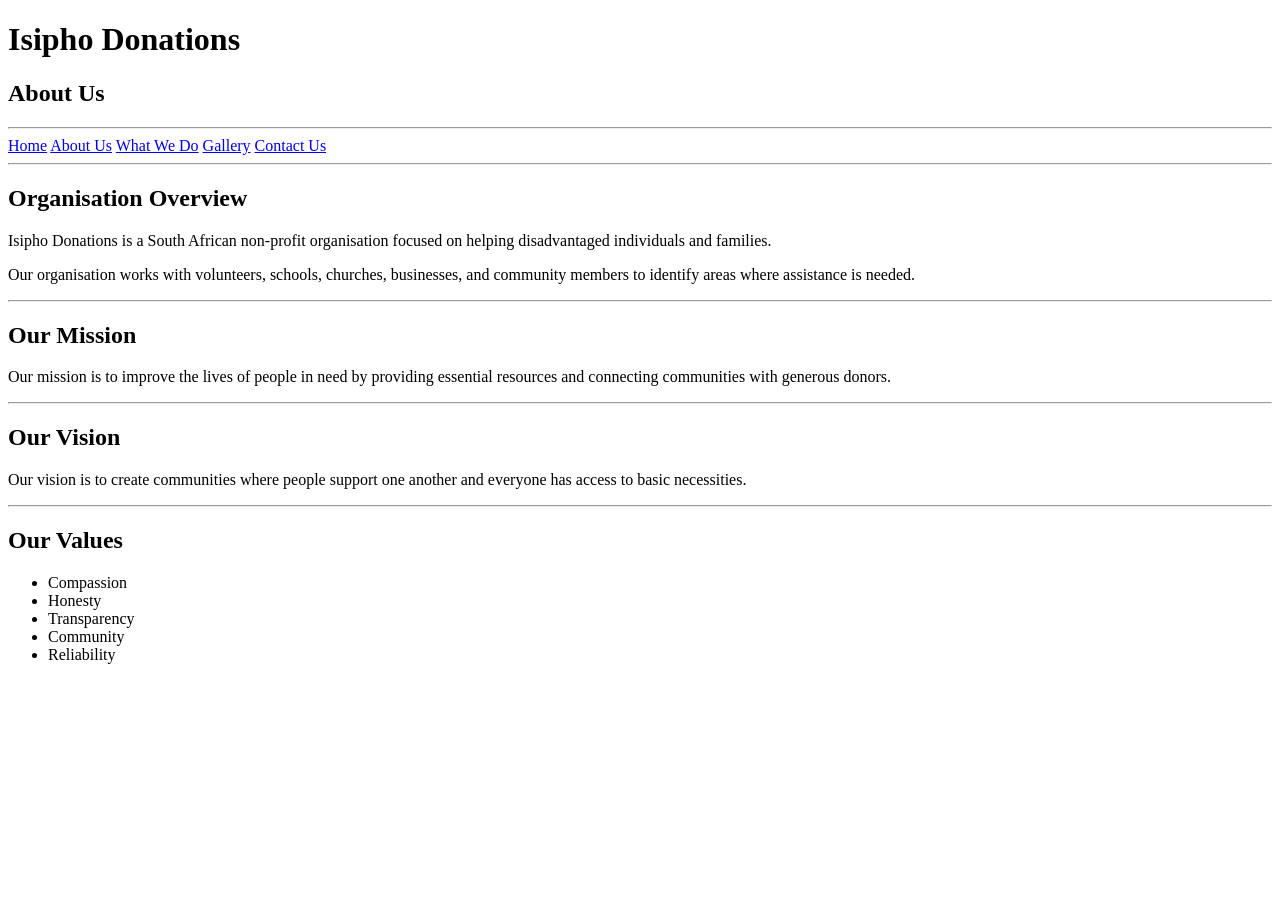
==== about us.html @ ea01f8e8 "initial commit" ====
<!DOCTYPE html>
<html>

<head>
    <title>Isipho Donations - About Us</title>
</head>

<body>

    <h1>Isipho Donations</h1>
    <h2>About Us</h2>

    <hr>

    <!-- Navigation -->
    <a href="index.html">Home</a>
    <a href="about us.html">About Us</a>
    <a href="services.html">What We Do</a>
    <a href="gallery.html">Gallery</a>
    <a href="contact us.html">Contact Us</a>

    <hr>

    <h2>Organisation Overview</h2>

    <p>
        Isipho Donations is a South African non-profit organisation
        focused on helping disadvantaged individuals and families.
    </p>

    <p>
        Our organisation works with volunteers, schools, churches,
        businesses, and community members to identify areas where
        assistance is needed.
    </p>

    <hr>

    <h2>Our Mission</h2>

    <p>
        Our mission is to improve the lives of people in need by
        providing essential resources and connecting communities
        with generous donors.
    </p>

    <hr>

    <h2>Our Vision</h2>

    <p>
        Our vision is to create communities where people support
        one another and everyone has access to basic necessities.
    </p>

    <hr>

    <h2>Our Values</h2>

    <ul>
        <li>Compassion</li>
        <li>Honesty</li>
        <li>Transparency</li>
        <li>Community</li>
        <li>Reliability</li>
    </ul>

</body>

</html>
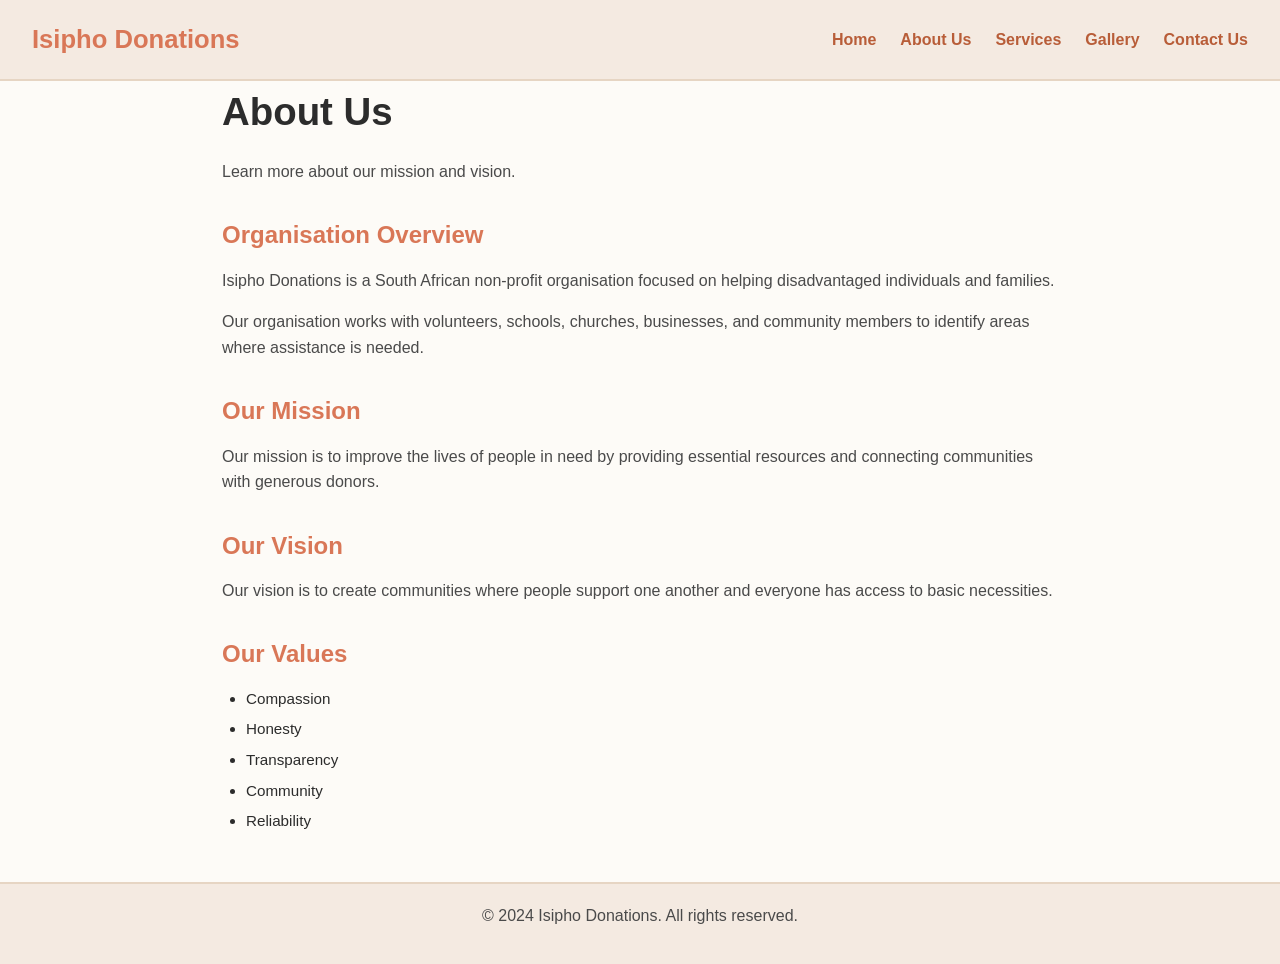
==== commit 3c800dd6: "Added CSS styling" ====
--- a/about us.html
+++ b/about us.html
@@ -1,70 +1,73 @@
 <!DOCTYPE html>
-<html>
+<html lang="en">
+<head>
+    <meta charset="UTF-8">
+    <meta name="viewport" content="width=device-width, initial-scale=1.0">
+    <title>About Us - Isipho Donations</title>
+    <link rel="stylesheet" href="CSS/style.css">
+</head>
+<body>
+    <header>
+        <div class="logo">Isipho Donations</div>
+        <nav>
+            <a href="index.html">Home</a>
+            <a href="about us.html">About Us</a>
+            <a href="services.html">Services</a>
+            <a href="gallery.html">Gallery</a>
+            <a href="contact us.html">Contact Us</a>
+        </nav>
+    </header>
 
-<head>
-    <title>Isipho Donations - About Us</title>
-</head>
+    <main>
+        <section class="page-header">
+            <h1>About Us</h1>
+            <p>Learn more about our mission and vision.</p>
+        </section>
 
-<body>
+        <section class="overview">
+            <h2>Organisation Overview</h2>
+            <p>
+                Isipho Donations is a South African non-profit organisation
+                focused on helping disadvantaged individuals and families.
+            </p>
+            <p>
+                Our organisation works with volunteers, schools, churches,
+                businesses, and community members to identify areas where
+                assistance is needed.
+            </p>
+        </section>
 
-    <h1>Isipho Donations</h1>
-    <h2>About Us</h2>
+        <section class="mission">
+            <h2>Our Mission</h2>
+            <p>
+                Our mission is to improve the lives of people in need by
+                providing essential resources and connecting communities
+                with generous donors.
+            </p>
+        </section>
 
-    <hr>
+        <section class="vision">
+            <h2>Our Vision</h2>
+            <p>
+                Our vision is to create communities where people support
+                one another and everyone has access to basic necessities.
+            </p>
+        </section>
 
-    <!-- Navigation -->
-    <a href="index.html">Home</a>
-    <a href="about us.html">About Us</a>
-    <a href="services.html">What We Do</a>
-    <a href="gallery.html">Gallery</a>
-    <a href="contact us.html">Contact Us</a>
+        <section class="values">
+            <h2>Our Values</h2>
+            <ul>
+                <li>Compassion</li>
+                <li>Honesty</li>
+                <li>Transparency</li>
+                <li>Community</li>
+                <li>Reliability</li>
+            </ul>
+        </section>
+    </main>
 
-    <hr>
-
-    <h2>Organisation Overview</h2>
-
-    <p>
-        Isipho Donations is a South African non-profit organisation
-        focused on helping disadvantaged individuals and families.
-    </p>
-
-    <p>
-        Our organisation works with volunteers, schools, churches,
-        businesses, and community members to identify areas where
-        assistance is needed.
-    </p>
-
-    <hr>
-
-    <h2>Our Mission</h2>
-
-    <p>
-        Our mission is to improve the lives of people in need by
-        providing essential resources and connecting communities
-        with generous donors.
-    </p>
-
-    <hr>
-
-    <h2>Our Vision</h2>
-
-    <p>
-        Our vision is to create communities where people support
-        one another and everyone has access to basic necessities.
-    </p>
-
-    <hr>
-
-    <h2>Our Values</h2>
-
-    <ul>
-        <li>Compassion</li>
-        <li>Honesty</li>
-        <li>Transparency</li>
-        <li>Community</li>
-        <li>Reliability</li>
-    </ul>
-
+    <footer>
+        <p>&copy; 2024 Isipho Donations. All rights reserved.</p>
+    </footer>
 </body>
-
 </html>
--- a/CSS/style.css
+++ b/CSS/style.css
@@ -0,0 +1,153 @@
+* {
+    box-sizing: border-box;
+    margin: 0;
+    padding: 0;
+}
+
+body {
+    background-color: #fdfbf7;
+    font-family: 'Segoe UI', Arial, sans-serif;
+    color: #2c2c2c;
+    line-height: 1.6;
+}
+
+header {
+    background-color: #f4eae1;
+    padding: 1.2rem 2rem;
+    border-bottom: 2px solid #e6d5c3;
+    display: flex;
+    flex-direction: column;
+    align-items: center;
+    justify-content: space-between;
+}
+
+@media (min-width: 768px) {
+    header {
+        flex-direction: row;
+    }
+}
+
+.logo {
+    font-size: 1.6rem;
+    font-weight: bold;
+    color: #d97757;
+    margin-bottom: 0.5rem;
+}
+
+@media (min-width: 768px) {
+    .logo {
+        margin-bottom: 0;
+    }
+}
+
+nav {
+    display: flex;
+    flex-wrap: wrap;
+    gap: 1.5rem;
+}
+
+nav a {
+    color: #b85d38;
+    text-decoration: none;
+    font-weight: 600;
+    font-size: 1rem;
+    transition: color 0.2s ease;
+}
+
+nav a:visited {
+    color: #964727;
+}
+
+nav a:hover {
+    color: #d97757;
+    text-decoration: underline;
+}
+
+nav a:active {
+    color: #2c2c2c;
+}
+
+/* Typography */
+h1 {
+    font-size: 2.4rem;
+    font-weight: bold;
+    color: #2c2c2c;
+    text-transform: capitalize;
+    margin-bottom: 1rem;
+}
+
+h2 {
+    font-size: 1.5rem;
+    color: #d97757;
+    margin-bottom: 0.8rem;
+}
+
+p {
+    font-size: 1rem;
+    color: #4a4a4a;
+    margin-bottom: 1rem;
+}
+
+.main-content {
+    background-image: url('images.jpg');
+    background-size: cover;
+    background-repeat: no-repeat;
+    background-position: center;
+    width: 90%;
+    max-width: 1200px;
+    min-height: 450px;
+    margin: 30px auto;
+    padding: 2.5rem;
+    border: 3px solid #e6d5c3;
+    box-shadow: 0 6px 12px rgba(0, 0, 0, 0.05);
+    border-radius: 8px;
+}
+
+main {
+    max-width: 900px;
+    margin: 0 auto;
+    padding: 0 2rem;
+}
+
+section {
+    margin-bottom: 2rem;
+}
+
+ul {
+    list-style-type: disc;
+    margin-left: 1.5rem;
+    margin-bottom: 1rem;
+}
+
+li {
+    font-size: 0.95rem;
+    margin-bottom: 0.4rem;
+}
+
+footer {
+    background-color: #f4eae1;
+    text-align: center;
+    padding: 1.2rem;
+    border-top: 2px solid #e6d5c3;
+    margin-top: 3rem;
+    color: #555555;
+    font-size: 0.9rem;
+}
+
+@media (max-width: 600px) {
+    h1 {
+        font-size: 1.8rem;
+    }
+    
+    .main-content {
+        width: 95%;
+        padding: 1.2rem;
+        min-height: 300px;
+    }
+
+    nav {
+        flex-direction: column;
+        align-items: center;
+        gap: 0.8rem;
+    }
+}
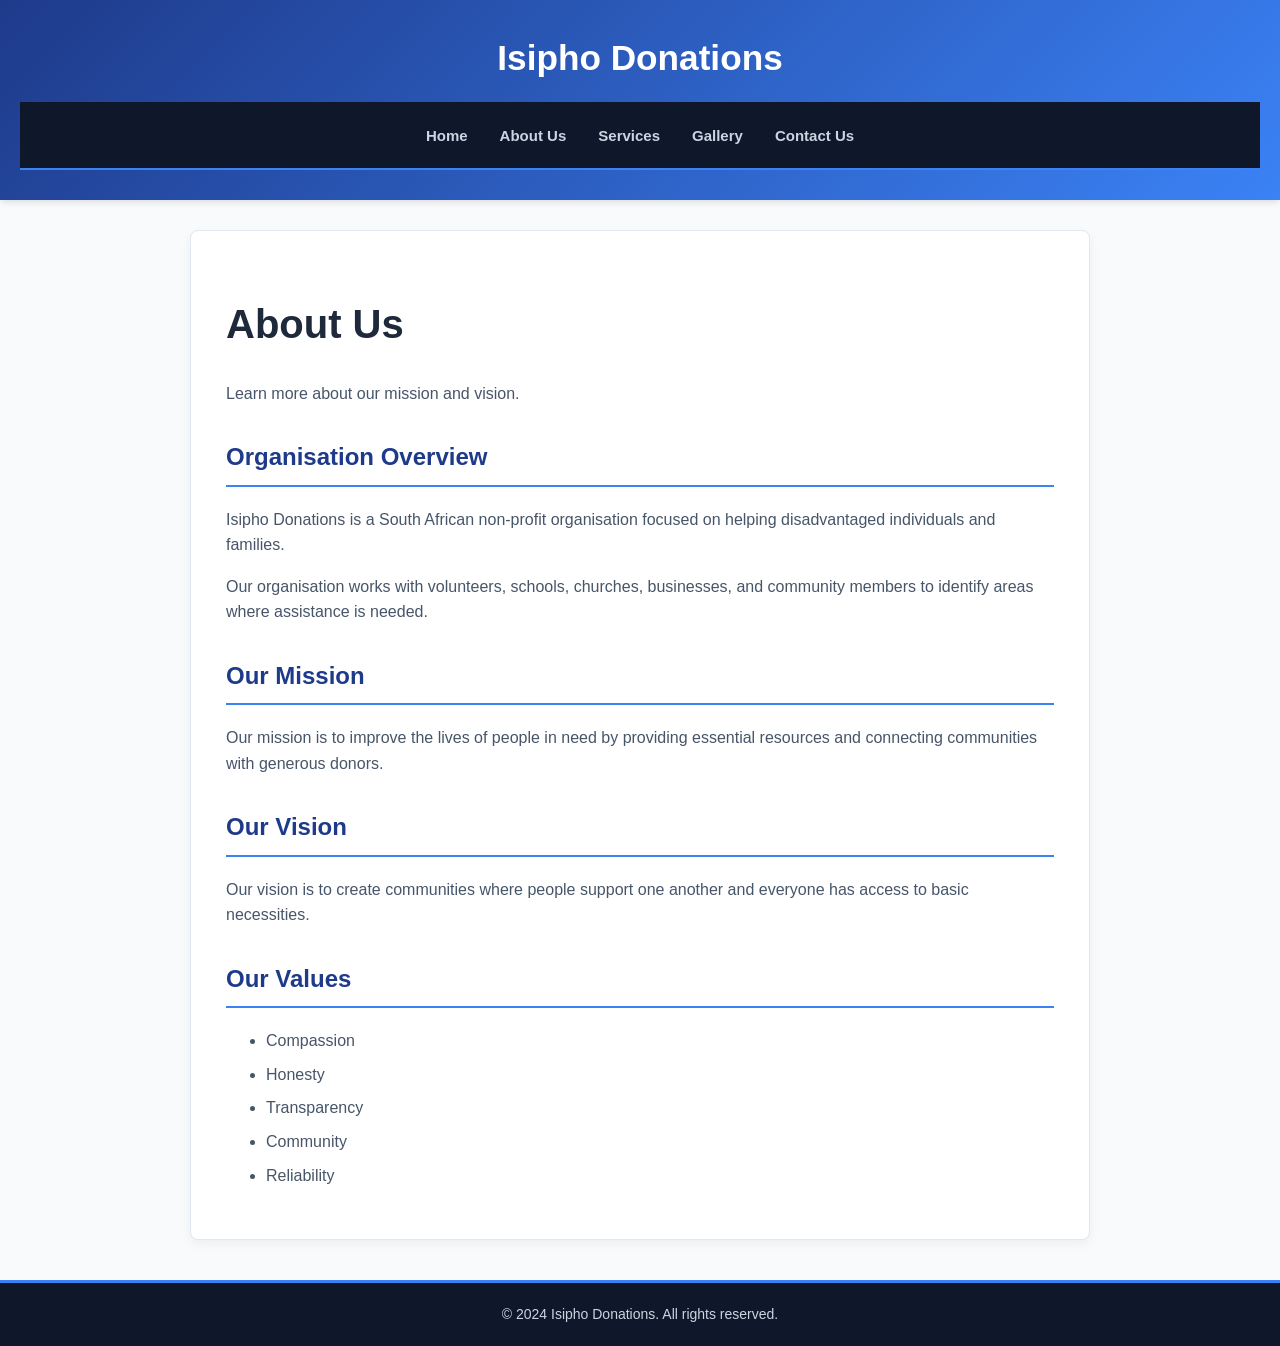
==== commit 1023bb6c: "Add gallery lightbox, service search and contact form validation" ====
--- a/about us.html
+++ b/about us.html
@@ -5,6 +5,8 @@
     <meta name="viewport" content="width=device-width, initial-scale=1.0">
     <title>About Us - Isipho Donations</title>
     <link rel="stylesheet" href="CSS/style.css">
+    <link rel="stylesheet" href="CSS/style.css">
+<script src="JS/script.js" defer></script>
 </head>
 <body>
     <header>
--- a/CSS/style.css
+++ b/CSS/style.css
@@ -1,153 +1,504 @@
-* {
+/* Student Name: Letlhogonolo Mfumo Phillip Sithole */
+/* Student Number: ST10478370 */
+/* Module: Web Development - External Stylesheet */
+
+/* General page styling & default styles */
+body {
+    font-family: 'Segoe UI', Arial, sans-serif;
+    margin: 0;
+    background-color: #f8fafc;
+    color: #1e293b;
+    line-height: 1.6;
+}
+
+/* Header with a rich professional gradient */
+header {
+    background: linear-gradient(135deg, #1e3a8a, #3b82f6);
+    color: #ffffff;
+    text-align: center;
+    padding: 30px 20px;
+    box-shadow: 0 4px 6px -1px rgba(0, 0, 0, 0.1);
+}
+
+header h1 {
+    margin: 0;
+    font-size: 2.2rem;
+    letter-spacing: 0.5px;
+}
+
+header p {
+    margin: 10px 0 0;
+    color: #93c5fd;
+    font-size: 1.1rem;
+}
+
+/* Navigation with styled background */
+nav {
+    background-color: #0f172a;
+    text-align: center;
+    padding: 14px;
+    box-shadow: inset 0 -2px 0 0 #3b82f6;
+}
+
+nav a {
+    color: #cbd5e1;
+    text-decoration: none;
+    margin: 0 12px;
+    font-size: 15px;
+    font-weight: 600;
+    transition: color 0.2s ease, transform 0.2s ease;
+}
+
+/* Pseudo-classes for interactive element styling (Rubric requirement) */
+nav a:hover {
+    color: #60a5fa;
+    text-decoration: underline;
+}
+
+nav a:active {
+    color: #93c5fd;
+}
+
+nav a:focus {
+    outline: 2px solid #60a5fa;
+    outline-offset: 2px;
+}
+
+/* Main content container */
+main {
+    max-width: 900px;
+    margin: 30px auto;
+    background-color: #ffffff;
+    padding: 35px;
+    min-height: 500px;
+    border-radius: 8px;
+    box-shadow: 0 4px 12px rgba(0, 0, 0, 0.05);
+    border: 1px solid #e2e8f0;
+}
+
+h2 {
+    color: #1e3a8a;
+    border-bottom: 2px solid #3b82f6;
+    padding-bottom: 8px;
+    margin-top: 0;
+}
+
+h3 {
+    color: #334155;
+    margin-top: 25px;
+}
+
+p {
+    color: #475569;
+}
+
+/* Lists */
+li {
+    margin-bottom: 8px;
+    color: #475569;
+}
+
+/* Tables with clean modern borders and alternating row contrast */
+table {
+    width: 100%;
+    border-collapse: collapse;
+    margin-top: 20px;
+    background-color: #ffffff;
+}
+
+th,
+td {
+    border: 1px solid #cbd5e1;
+    padding: 12px;
+    text-align: left;
+}
+
+th {
+    background-color: #eff6ff;
+    color: #1e3a8a;
+    font-weight: 600;
+}
+
+tr:nth-child(even) {
+    background-color: #f8fafc;
+}
+
+/* Image responsiveness rule for mobile/tablet adaptation */
+img {
+    max-width: 100%;
+    height: auto;
+    display: block;
+    margin: 20px auto;
+    border-radius: 6px;
+    box-shadow: 0 2px 8px rgba(0, 0, 0, 0.08);
+}
+
+/* Footer styling */
+footer {
+    text-align: center;
+    background-color: #0f172a;
+    color: #94a3b8;
+    padding: 20px;
+    margin-top: 40px;
+    font-size: 14px;
+    border-top: 3px solid #3b82f6;
+}
+
+/* Mobile view & responsive adjustments */
+@media screen and (max-width: 600px) {
+
+    header {
+        padding: 20px 10px;
+    }
+
+    header h1 {
+        font-size: 1.6rem;
+    }
+
+    nav {
+        padding: 10px;
+    }
+
+    nav a {
+        display: block;
+        margin: 8px 0;
+    }
+
+    main {
+        margin: 10px;
+        padding: 20px;
+    }
+
+    h2 {
+        font-size: 1.3rem;
+    }
+
+    table {
+        font-size: 14px;
+    }
+}
+/* Search and sorting controls */
+.service-controls {
+    display: flex;
+    flex-wrap: wrap;
+    align-items: flex-end;
+    gap: 1rem;
+    margin: 1.5rem 0;
+}
+
+.service-controls > div {
+    flex: 1 1 220px;
+    min-width: 0;
+}
+
+.service-controls label {
+    display: block;
+    margin-bottom: 0.5rem;
+    font-weight: bold;
+}
+
+.service-controls input,
+.service-controls select {
+    width: 100%;
+    padding: 0.75rem;
+    border: 1px solid #777777;
+    border-radius: 5px;
+    font: inherit;
     box-sizing: border-box;
-    margin: 0;
-    padding: 0;
-}
-
-body {
-    background-color: #fdfbf7;
-    font-family: 'Segoe UI', Arial, sans-serif;
-    color: #2c2c2c;
-    line-height: 1.6;
-}
-
-header {
-    background-color: #f4eae1;
-    padding: 1.2rem 2rem;
-    border-bottom: 2px solid #e6d5c3;
-    display: flex;
-    flex-direction: column;
-    align-items: center;
-    justify-content: space-between;
-}
-
-@media (min-width: 768px) {
-    header {
-        flex-direction: row;
-    }
-}
-
+}
+
+#service-reset {
+    padding: 0.75rem 1rem;
+    border: none;
+    border-radius: 5px;
+    background-color: #156b43;
+    color: #ffffff;
+    font: inherit;
+    cursor: pointer;
+}
+
+.service-controls input:focus-visible,
+.service-controls select:focus-visible,
+#service-reset:focus-visible {
+    outline: 3px solid #156b43;
+    outline-offset: 3px;
+}
+
+/* Cards generated by JavaScript */
+.service-list {
+    display: grid;
+    grid-template-columns: repeat(auto-fit, minmax(min(100%, 250px), 1fr));
+    gap: 1rem;
+}
+
+.service-card {
+    padding: 1.25rem;
+    border: 1px solid #dddddd;
+    border-radius: 8px;
+    background-color: #ffffff;
+    color: #222222;
+}
+
+.service-card h3 {
+    margin-top: 0;
+}
+
+#service-results {
+    min-height: 1.5em;
+}
+/* Include padding and borders in element widths */
+*,
+*::before,
+*::after {
+    box-sizing: border-box;
+}
+
+/* The website name uses a div with the logo class */
 .logo {
-    font-size: 1.6rem;
-    font-weight: bold;
-    color: #d97757;
-    margin-bottom: 0.5rem;
-}
-
-@media (min-width: 768px) {
-    .logo {
-        margin-bottom: 0;
-    }
-}
-
+    margin-bottom: 1rem;
+    font-size: clamp(1.5rem, 4vw, 2.2rem);
+    font-weight: 700;
+}
+
+/* Allow navigation links to wrap on smaller screens */
 nav {
     display: flex;
     flex-wrap: wrap;
+    justify-content: center;
+    gap: 0.5rem;
+}
+
+nav a {
+    display: inline-block;
+    margin: 0;
+    padding: 0.5rem 0.75rem;
+}
+
+nav a[aria-current="page"] {
+    color: #ffffff;
+    text-decoration: underline;
+    text-underline-offset: 0.3rem;
+}
+
+/* Separate content sections and scale the main heading */
+main > section + section {
+    margin-top: 2rem;
+}
+
+h1 {
+    font-size: clamp(1.75rem, 5vw, 2.5rem);
+    line-height: 1.2;
+}
+
+p,
+a,
+li {
+    overflow-wrap: anywhere;
+}
+
+/* Keep footer text readable against its dark background */
+footer p {
+    color: #cbd5e1;
+    margin: 0;
+}
+
+/* Responsive gallery */
+.gallery {
+    display: grid;
+    grid-template-columns: repeat(auto-fit, minmax(min(100%, 250px), 1fr));
     gap: 1.5rem;
 }
 
-nav a {
-    color: #b85d38;
-    text-decoration: none;
+.gallery-item {
+    overflow: hidden;
+    border: 1px solid #e2e8f0;
+    border-radius: 8px;
+    background-color: #ffffff;
+}
+
+.gallery-button {
+    display: block;
+    width: 100%;
+    padding: 0;
+    border: none;
+    background: transparent;
+    cursor: zoom-in;
+    overflow: hidden;
+}
+
+.gallery-button img {
+    width: 100%;
+    height: 220px;
+    margin: 0;
+    border-radius: 0;
+    object-fit: cover;
+    transition: transform 0.25s ease;
+}
+
+.gallery-button:hover img {
+    transform: scale(1.04);
+}
+
+.gallery-info {
+    padding: 1rem;
+}
+
+.gallery-info h2 {
+    font-size: 1.25rem;
+}
+
+/* Gallery image preview */
+#gallery-lightbox {
+    width: min(90vw, 850px);
+    max-height: 90vh;
+    padding: 1rem;
+    border: none;
+    border-radius: 8px;
+    overflow: auto;
+}
+
+#gallery-lightbox::backdrop {
+    background-color: rgba(0, 0, 0, 0.8);
+}
+
+.lightbox-content {
+    display: flex;
+    flex-direction: column;
+    gap: 1rem;
+}
+
+#lightbox-title,
+#lightbox-caption {
+    margin: 0;
+}
+
+#lightbox-close {
+    align-self: flex-end;
+    padding: 0.75rem 1rem;
+    border: none;
+    border-radius: 5px;
+    background-color: #1e3a8a;
+    color: #ffffff;
+    font: inherit;
+    cursor: pointer;
+}
+
+#lightbox-image {
+    width: 100%;
+    max-height: 65vh;
+    margin: 0;
+    object-fit: contain;
+}
+
+/* Contact and enquiry form appearance */
+.contact-form form,
+.enquiry-form form {
+    max-width: 650px;
+}
+
+.contact-form label,
+.enquiry-form label {
+    display: block;
+    margin-bottom: 0.4rem;
     font-weight: 600;
-    font-size: 1rem;
-    transition: color 0.2s ease;
-}
-
-nav a:visited {
-    color: #964727;
-}
-
-nav a:hover {
-    color: #d97757;
-    text-decoration: underline;
-}
-
-nav a:active {
-    color: #2c2c2c;
-}
-
-/* Typography */
-h1 {
-    font-size: 2.4rem;
-    font-weight: bold;
-    color: #2c2c2c;
-    text-transform: capitalize;
-    margin-bottom: 1rem;
-}
-
-h2 {
-    font-size: 1.5rem;
-    color: #d97757;
-    margin-bottom: 0.8rem;
-}
-
-p {
-    font-size: 1rem;
-    color: #4a4a4a;
-    margin-bottom: 1rem;
-}
-
-.main-content {
-    background-image: url('images.jpg');
-    background-size: cover;
-    background-repeat: no-repeat;
-    background-position: center;
-    width: 90%;
-    max-width: 1200px;
-    min-height: 450px;
-    margin: 30px auto;
-    padding: 2.5rem;
-    border: 3px solid #e6d5c3;
-    box-shadow: 0 6px 12px rgba(0, 0, 0, 0.05);
-    border-radius: 8px;
-}
-
-main {
-    max-width: 900px;
-    margin: 0 auto;
-    padding: 0 2rem;
-}
-
-section {
-    margin-bottom: 2rem;
-}
-
-ul {
-    list-style-type: disc;
-    margin-left: 1.5rem;
-    margin-bottom: 1rem;
-}
-
-li {
-    font-size: 0.95rem;
-    margin-bottom: 0.4rem;
-}
-
-footer {
-    background-color: #f4eae1;
-    text-align: center;
-    padding: 1.2rem;
-    border-top: 2px solid #e6d5c3;
-    margin-top: 3rem;
-    color: #555555;
-    font-size: 0.9rem;
-}
-
-@media (max-width: 600px) {
-    h1 {
-        font-size: 1.8rem;
-    }
-    
-    .main-content {
-        width: 95%;
-        padding: 1.2rem;
-        min-height: 300px;
-    }
-
+}
+
+.contact-form input,
+.contact-form select,
+.contact-form textarea,
+.enquiry-form input,
+.enquiry-form select,
+.enquiry-form textarea {
+    width: 100%;
+    max-width: 100%;
+    padding: 0.75rem;
+    border: 1px solid #64748b;
+    border-radius: 5px;
+    font: inherit;
+}
+
+.contact-form textarea,
+.enquiry-form textarea {
+    resize: vertical;
+}
+
+.contact-form input[type="submit"],
+.contact-form button[type="submit"],
+.enquiry-form button[type="submit"] {
+    padding: 0.75rem 1rem;
+    border: none;
+    border-radius: 5px;
+    background-color: #1e3a8a;
+    color: #ffffff;
+    font: inherit;
+    cursor: pointer;
+}
+
+/* Visible keyboard focus */
+button:focus-visible,
+input:focus-visible,
+select:focus-visible,
+textarea:focus-visible {
+    outline: 3px solid #2563eb;
+    outline-offset: 3px;
+}
+
+.gallery-button:focus-visible {
+    outline-offset: -3px;
+}
+
+/* Mobile navigation stays visible and usable */
+@media screen and (max-width: 600px) {
     nav {
         flex-direction: column;
-        align-items: center;
-        gap: 0.8rem;
-    }
-}+        align-items: stretch;
+    }
+
+    nav a {
+        margin: 0;
+        text-align: center;
+    }
+
+    main {
+        padding: 1rem;
+    }
+}
+
+/* Respect reduced-motion settings */
+@media (prefers-reduced-motion: reduce) {
+    nav a,
+    .gallery-button img {
+        transition: none;
+    }
+}
+/* Form spacing and validation feedback */
+.form-field {
+    margin-bottom: 1.25rem;
+}
+
+.field-error {
+    margin: 0.35rem 0 0;
+    color: #b91c1c;
+    font-size: 0.95rem;
+}
+
+.field-error:empty {
+    display: none;
+}
+
+.contact-form [aria-invalid="true"] {
+    border: 2px solid #b91c1c;
+}
+
+#contact-phone-help {
+    margin: 0.35rem 0;
+    font-size: 0.9rem;
+}
+
+#contact-status {
+    font-weight: 600;
+}
+
+#contact-email-link {
+    overflow-wrap: anywhere;
+}
--- a/CSS/style.css
+++ b/CSS/style.css
@@ -1,153 +1,504 @@
-* {
+/* Student Name: Letlhogonolo Mfumo Phillip Sithole */
+/* Student Number: ST10478370 */
+/* Module: Web Development - External Stylesheet */
+
+/* General page styling & default styles */
+body {
+    font-family: 'Segoe UI', Arial, sans-serif;
+    margin: 0;
+    background-color: #f8fafc;
+    color: #1e293b;
+    line-height: 1.6;
+}
+
+/* Header with a rich professional gradient */
+header {
+    background: linear-gradient(135deg, #1e3a8a, #3b82f6);
+    color: #ffffff;
+    text-align: center;
+    padding: 30px 20px;
+    box-shadow: 0 4px 6px -1px rgba(0, 0, 0, 0.1);
+}
+
+header h1 {
+    margin: 0;
+    font-size: 2.2rem;
+    letter-spacing: 0.5px;
+}
+
+header p {
+    margin: 10px 0 0;
+    color: #93c5fd;
+    font-size: 1.1rem;
+}
+
+/* Navigation with styled background */
+nav {
+    background-color: #0f172a;
+    text-align: center;
+    padding: 14px;
+    box-shadow: inset 0 -2px 0 0 #3b82f6;
+}
+
+nav a {
+    color: #cbd5e1;
+    text-decoration: none;
+    margin: 0 12px;
+    font-size: 15px;
+    font-weight: 600;
+    transition: color 0.2s ease, transform 0.2s ease;
+}
+
+/* Pseudo-classes for interactive element styling (Rubric requirement) */
+nav a:hover {
+    color: #60a5fa;
+    text-decoration: underline;
+}
+
+nav a:active {
+    color: #93c5fd;
+}
+
+nav a:focus {
+    outline: 2px solid #60a5fa;
+    outline-offset: 2px;
+}
+
+/* Main content container */
+main {
+    max-width: 900px;
+    margin: 30px auto;
+    background-color: #ffffff;
+    padding: 35px;
+    min-height: 500px;
+    border-radius: 8px;
+    box-shadow: 0 4px 12px rgba(0, 0, 0, 0.05);
+    border: 1px solid #e2e8f0;
+}
+
+h2 {
+    color: #1e3a8a;
+    border-bottom: 2px solid #3b82f6;
+    padding-bottom: 8px;
+    margin-top: 0;
+}
+
+h3 {
+    color: #334155;
+    margin-top: 25px;
+}
+
+p {
+    color: #475569;
+}
+
+/* Lists */
+li {
+    margin-bottom: 8px;
+    color: #475569;
+}
+
+/* Tables with clean modern borders and alternating row contrast */
+table {
+    width: 100%;
+    border-collapse: collapse;
+    margin-top: 20px;
+    background-color: #ffffff;
+}
+
+th,
+td {
+    border: 1px solid #cbd5e1;
+    padding: 12px;
+    text-align: left;
+}
+
+th {
+    background-color: #eff6ff;
+    color: #1e3a8a;
+    font-weight: 600;
+}
+
+tr:nth-child(even) {
+    background-color: #f8fafc;
+}
+
+/* Image responsiveness rule for mobile/tablet adaptation */
+img {
+    max-width: 100%;
+    height: auto;
+    display: block;
+    margin: 20px auto;
+    border-radius: 6px;
+    box-shadow: 0 2px 8px rgba(0, 0, 0, 0.08);
+}
+
+/* Footer styling */
+footer {
+    text-align: center;
+    background-color: #0f172a;
+    color: #94a3b8;
+    padding: 20px;
+    margin-top: 40px;
+    font-size: 14px;
+    border-top: 3px solid #3b82f6;
+}
+
+/* Mobile view & responsive adjustments */
+@media screen and (max-width: 600px) {
+
+    header {
+        padding: 20px 10px;
+    }
+
+    header h1 {
+        font-size: 1.6rem;
+    }
+
+    nav {
+        padding: 10px;
+    }
+
+    nav a {
+        display: block;
+        margin: 8px 0;
+    }
+
+    main {
+        margin: 10px;
+        padding: 20px;
+    }
+
+    h2 {
+        font-size: 1.3rem;
+    }
+
+    table {
+        font-size: 14px;
+    }
+}
+/* Search and sorting controls */
+.service-controls {
+    display: flex;
+    flex-wrap: wrap;
+    align-items: flex-end;
+    gap: 1rem;
+    margin: 1.5rem 0;
+}
+
+.service-controls > div {
+    flex: 1 1 220px;
+    min-width: 0;
+}
+
+.service-controls label {
+    display: block;
+    margin-bottom: 0.5rem;
+    font-weight: bold;
+}
+
+.service-controls input,
+.service-controls select {
+    width: 100%;
+    padding: 0.75rem;
+    border: 1px solid #777777;
+    border-radius: 5px;
+    font: inherit;
     box-sizing: border-box;
-    margin: 0;
-    padding: 0;
-}
-
-body {
-    background-color: #fdfbf7;
-    font-family: 'Segoe UI', Arial, sans-serif;
-    color: #2c2c2c;
-    line-height: 1.6;
-}
-
-header {
-    background-color: #f4eae1;
-    padding: 1.2rem 2rem;
-    border-bottom: 2px solid #e6d5c3;
-    display: flex;
-    flex-direction: column;
-    align-items: center;
-    justify-content: space-between;
-}
-
-@media (min-width: 768px) {
-    header {
-        flex-direction: row;
-    }
-}
-
+}
+
+#service-reset {
+    padding: 0.75rem 1rem;
+    border: none;
+    border-radius: 5px;
+    background-color: #156b43;
+    color: #ffffff;
+    font: inherit;
+    cursor: pointer;
+}
+
+.service-controls input:focus-visible,
+.service-controls select:focus-visible,
+#service-reset:focus-visible {
+    outline: 3px solid #156b43;
+    outline-offset: 3px;
+}
+
+/* Cards generated by JavaScript */
+.service-list {
+    display: grid;
+    grid-template-columns: repeat(auto-fit, minmax(min(100%, 250px), 1fr));
+    gap: 1rem;
+}
+
+.service-card {
+    padding: 1.25rem;
+    border: 1px solid #dddddd;
+    border-radius: 8px;
+    background-color: #ffffff;
+    color: #222222;
+}
+
+.service-card h3 {
+    margin-top: 0;
+}
+
+#service-results {
+    min-height: 1.5em;
+}
+/* Include padding and borders in element widths */
+*,
+*::before,
+*::after {
+    box-sizing: border-box;
+}
+
+/* The website name uses a div with the logo class */
 .logo {
-    font-size: 1.6rem;
-    font-weight: bold;
-    color: #d97757;
-    margin-bottom: 0.5rem;
-}
-
-@media (min-width: 768px) {
-    .logo {
-        margin-bottom: 0;
-    }
-}
-
+    margin-bottom: 1rem;
+    font-size: clamp(1.5rem, 4vw, 2.2rem);
+    font-weight: 700;
+}
+
+/* Allow navigation links to wrap on smaller screens */
 nav {
     display: flex;
     flex-wrap: wrap;
+    justify-content: center;
+    gap: 0.5rem;
+}
+
+nav a {
+    display: inline-block;
+    margin: 0;
+    padding: 0.5rem 0.75rem;
+}
+
+nav a[aria-current="page"] {
+    color: #ffffff;
+    text-decoration: underline;
+    text-underline-offset: 0.3rem;
+}
+
+/* Separate content sections and scale the main heading */
+main > section + section {
+    margin-top: 2rem;
+}
+
+h1 {
+    font-size: clamp(1.75rem, 5vw, 2.5rem);
+    line-height: 1.2;
+}
+
+p,
+a,
+li {
+    overflow-wrap: anywhere;
+}
+
+/* Keep footer text readable against its dark background */
+footer p {
+    color: #cbd5e1;
+    margin: 0;
+}
+
+/* Responsive gallery */
+.gallery {
+    display: grid;
+    grid-template-columns: repeat(auto-fit, minmax(min(100%, 250px), 1fr));
     gap: 1.5rem;
 }
 
-nav a {
-    color: #b85d38;
-    text-decoration: none;
+.gallery-item {
+    overflow: hidden;
+    border: 1px solid #e2e8f0;
+    border-radius: 8px;
+    background-color: #ffffff;
+}
+
+.gallery-button {
+    display: block;
+    width: 100%;
+    padding: 0;
+    border: none;
+    background: transparent;
+    cursor: zoom-in;
+    overflow: hidden;
+}
+
+.gallery-button img {
+    width: 100%;
+    height: 220px;
+    margin: 0;
+    border-radius: 0;
+    object-fit: cover;
+    transition: transform 0.25s ease;
+}
+
+.gallery-button:hover img {
+    transform: scale(1.04);
+}
+
+.gallery-info {
+    padding: 1rem;
+}
+
+.gallery-info h2 {
+    font-size: 1.25rem;
+}
+
+/* Gallery image preview */
+#gallery-lightbox {
+    width: min(90vw, 850px);
+    max-height: 90vh;
+    padding: 1rem;
+    border: none;
+    border-radius: 8px;
+    overflow: auto;
+}
+
+#gallery-lightbox::backdrop {
+    background-color: rgba(0, 0, 0, 0.8);
+}
+
+.lightbox-content {
+    display: flex;
+    flex-direction: column;
+    gap: 1rem;
+}
+
+#lightbox-title,
+#lightbox-caption {
+    margin: 0;
+}
+
+#lightbox-close {
+    align-self: flex-end;
+    padding: 0.75rem 1rem;
+    border: none;
+    border-radius: 5px;
+    background-color: #1e3a8a;
+    color: #ffffff;
+    font: inherit;
+    cursor: pointer;
+}
+
+#lightbox-image {
+    width: 100%;
+    max-height: 65vh;
+    margin: 0;
+    object-fit: contain;
+}
+
+/* Contact and enquiry form appearance */
+.contact-form form,
+.enquiry-form form {
+    max-width: 650px;
+}
+
+.contact-form label,
+.enquiry-form label {
+    display: block;
+    margin-bottom: 0.4rem;
     font-weight: 600;
-    font-size: 1rem;
-    transition: color 0.2s ease;
-}
-
-nav a:visited {
-    color: #964727;
-}
-
-nav a:hover {
-    color: #d97757;
-    text-decoration: underline;
-}
-
-nav a:active {
-    color: #2c2c2c;
-}
-
-/* Typography */
-h1 {
-    font-size: 2.4rem;
-    font-weight: bold;
-    color: #2c2c2c;
-    text-transform: capitalize;
-    margin-bottom: 1rem;
-}
-
-h2 {
-    font-size: 1.5rem;
-    color: #d97757;
-    margin-bottom: 0.8rem;
-}
-
-p {
-    font-size: 1rem;
-    color: #4a4a4a;
-    margin-bottom: 1rem;
-}
-
-.main-content {
-    background-image: url('images.jpg');
-    background-size: cover;
-    background-repeat: no-repeat;
-    background-position: center;
-    width: 90%;
-    max-width: 1200px;
-    min-height: 450px;
-    margin: 30px auto;
-    padding: 2.5rem;
-    border: 3px solid #e6d5c3;
-    box-shadow: 0 6px 12px rgba(0, 0, 0, 0.05);
-    border-radius: 8px;
-}
-
-main {
-    max-width: 900px;
-    margin: 0 auto;
-    padding: 0 2rem;
-}
-
-section {
-    margin-bottom: 2rem;
-}
-
-ul {
-    list-style-type: disc;
-    margin-left: 1.5rem;
-    margin-bottom: 1rem;
-}
-
-li {
-    font-size: 0.95rem;
-    margin-bottom: 0.4rem;
-}
-
-footer {
-    background-color: #f4eae1;
-    text-align: center;
-    padding: 1.2rem;
-    border-top: 2px solid #e6d5c3;
-    margin-top: 3rem;
-    color: #555555;
-    font-size: 0.9rem;
-}
-
-@media (max-width: 600px) {
-    h1 {
-        font-size: 1.8rem;
-    }
-    
-    .main-content {
-        width: 95%;
-        padding: 1.2rem;
-        min-height: 300px;
-    }
-
+}
+
+.contact-form input,
+.contact-form select,
+.contact-form textarea,
+.enquiry-form input,
+.enquiry-form select,
+.enquiry-form textarea {
+    width: 100%;
+    max-width: 100%;
+    padding: 0.75rem;
+    border: 1px solid #64748b;
+    border-radius: 5px;
+    font: inherit;
+}
+
+.contact-form textarea,
+.enquiry-form textarea {
+    resize: vertical;
+}
+
+.contact-form input[type="submit"],
+.contact-form button[type="submit"],
+.enquiry-form button[type="submit"] {
+    padding: 0.75rem 1rem;
+    border: none;
+    border-radius: 5px;
+    background-color: #1e3a8a;
+    color: #ffffff;
+    font: inherit;
+    cursor: pointer;
+}
+
+/* Visible keyboard focus */
+button:focus-visible,
+input:focus-visible,
+select:focus-visible,
+textarea:focus-visible {
+    outline: 3px solid #2563eb;
+    outline-offset: 3px;
+}
+
+.gallery-button:focus-visible {
+    outline-offset: -3px;
+}
+
+/* Mobile navigation stays visible and usable */
+@media screen and (max-width: 600px) {
     nav {
         flex-direction: column;
-        align-items: center;
-        gap: 0.8rem;
-    }
-}+        align-items: stretch;
+    }
+
+    nav a {
+        margin: 0;
+        text-align: center;
+    }
+
+    main {
+        padding: 1rem;
+    }
+}
+
+/* Respect reduced-motion settings */
+@media (prefers-reduced-motion: reduce) {
+    nav a,
+    .gallery-button img {
+        transition: none;
+    }
+}
+/* Form spacing and validation feedback */
+.form-field {
+    margin-bottom: 1.25rem;
+}
+
+.field-error {
+    margin: 0.35rem 0 0;
+    color: #b91c1c;
+    font-size: 0.95rem;
+}
+
+.field-error:empty {
+    display: none;
+}
+
+.contact-form [aria-invalid="true"] {
+    border: 2px solid #b91c1c;
+}
+
+#contact-phone-help {
+    margin: 0.35rem 0;
+    font-size: 0.9rem;
+}
+
+#contact-status {
+    font-weight: 600;
+}
+
+#contact-email-link {
+    overflow-wrap: anywhere;
+}
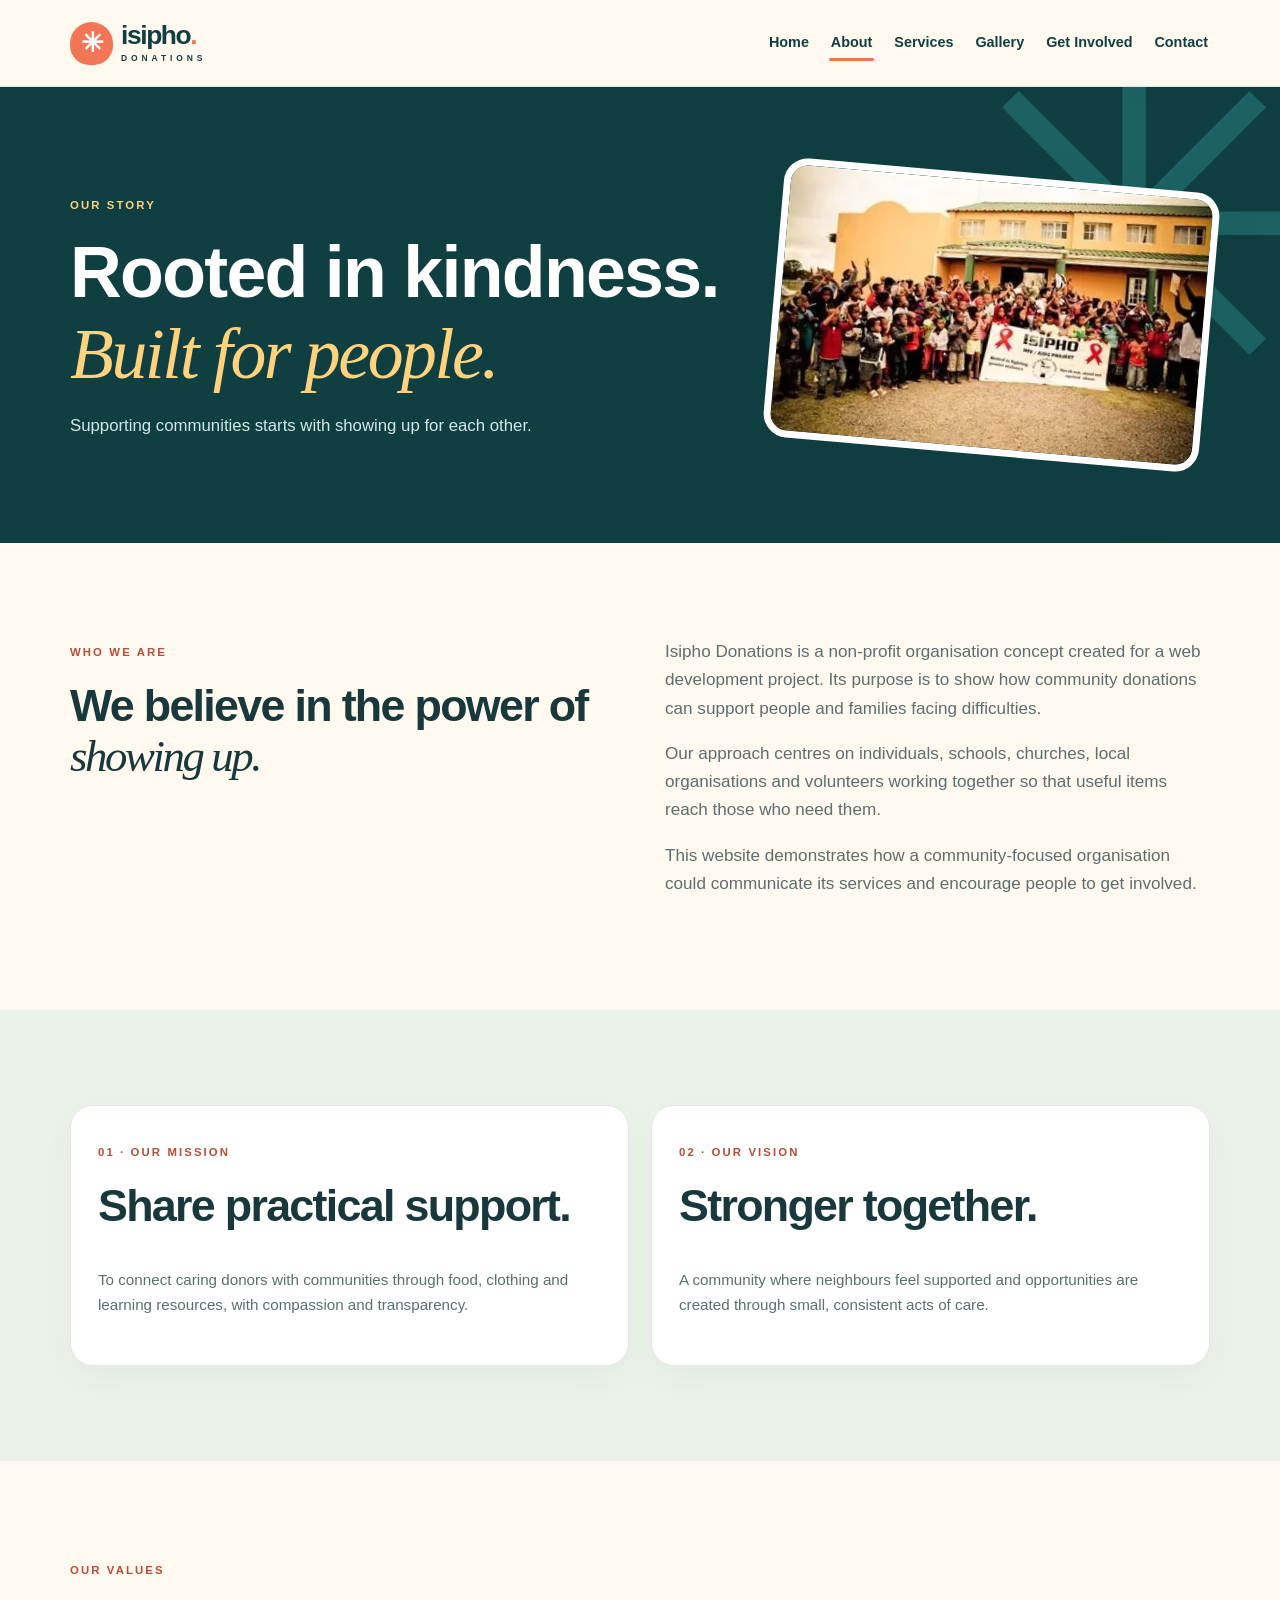
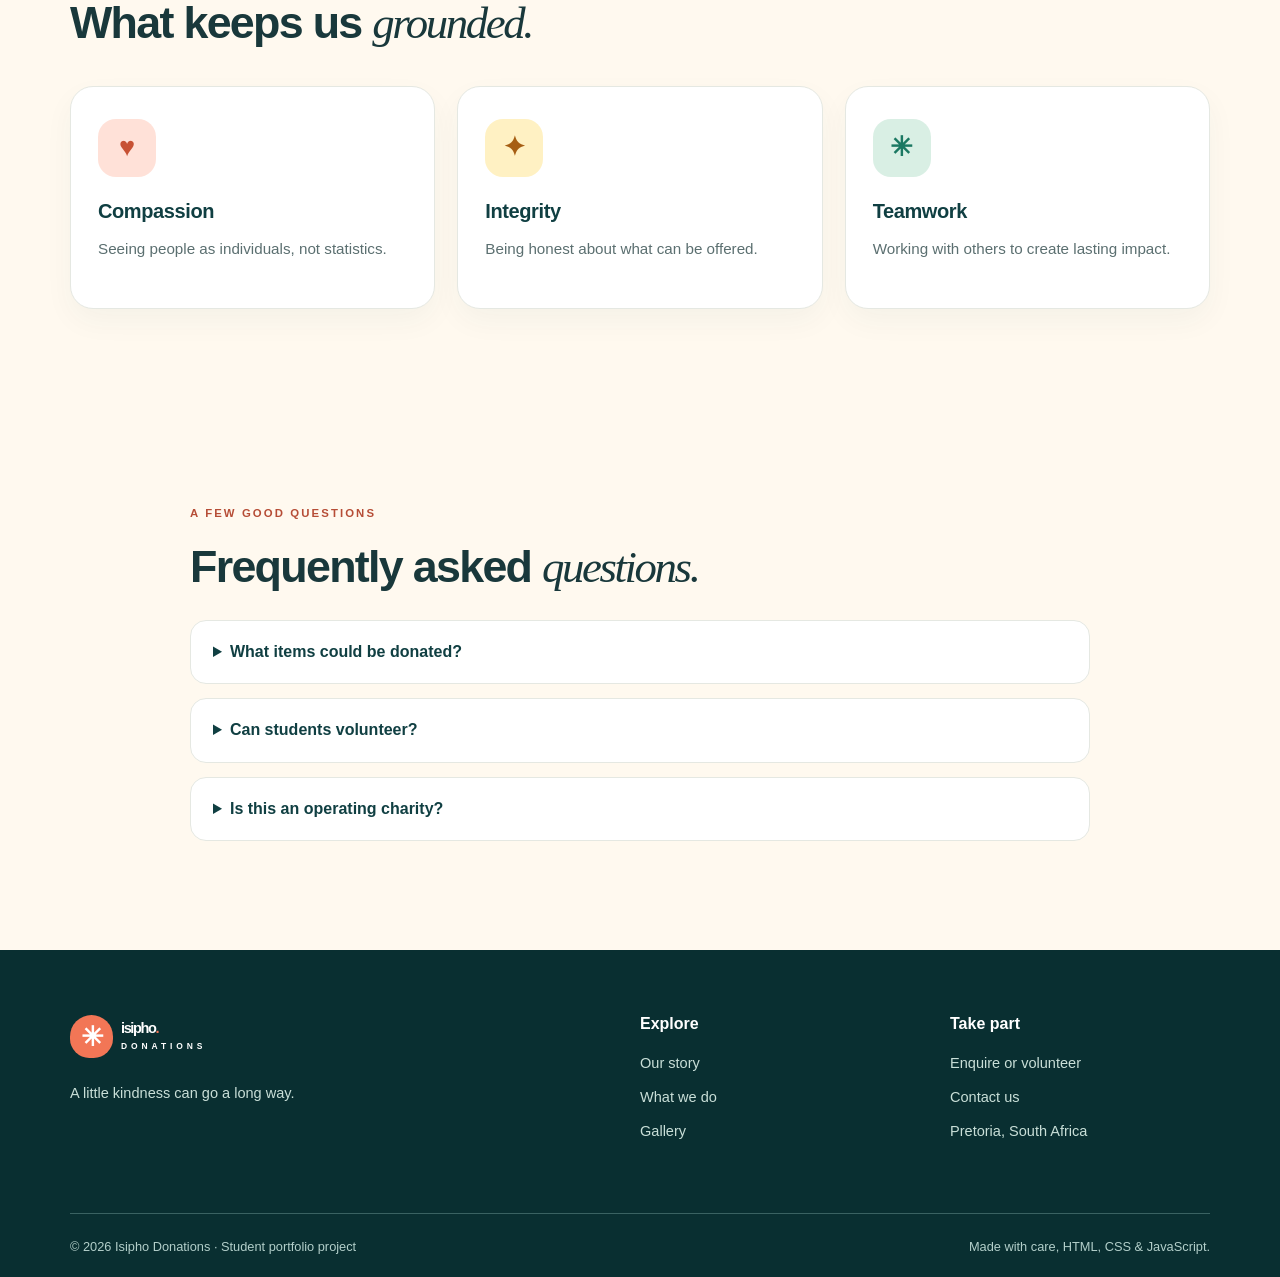
==== commit 8d010dde: "Fix Part 3 layout navigation images and functionality" ====
--- a/about us.html
+++ b/about us.html
@@ -1,75 +1,45 @@
 <!DOCTYPE html>
-<html lang="en">
+<html lang="en-ZA">
 <head>
     <meta charset="UTF-8">
-    <meta name="viewport" content="width=device-width, initial-scale=1.0">
-    <title>About Us - Isipho Donations</title>
+    <meta name="viewport" content="width=device-width, initial-scale=1">
+    <meta name="theme-color" content="#103f42">
+    <meta name="description" content="Discover the mission, vision and values behind Isipho Donations, a South African community-support website concept.">
+    <title>About Our Story & Community Mission | Isipho Donations</title>
     <link rel="stylesheet" href="CSS/style.css">
-    <link rel="stylesheet" href="CSS/style.css">
-<script src="JS/script.js" defer></script>
+<meta name="keywords" content="Isipho Donations story, community giving, mission, volunteer values">
 </head>
 <body>
-    <header>
-        <div class="logo">Isipho Donations</div>
-        <nav>
+    <a class="skip-link" href="#main">Skip to content</a>
+    <header class="site-header">
+        <div class="container nav-wrap">
+            <a class="brand" href="index.html" aria-label="Isipho Donations home"><span class="brand-mark">✳</span><span>isipho<span class="brand-dot">.</span><small>DONATIONS</small></span></a>
+            <button class="menu-toggle" type="button" aria-expanded="false" aria-controls="site-nav">☰ <span class="sr-only">Toggle menu</span></button>
+            <nav id="site-nav" class="site-nav" aria-label="Main navigation">
             <a href="index.html">Home</a>
-            <a href="about us.html">About Us</a>
+            <a aria-current="page" href="about us.html">About</a>
             <a href="services.html">Services</a>
             <a href="gallery.html">Gallery</a>
-            <a href="contact us.html">Contact Us</a>
-        </nav>
+            <a href="enquiry.html">Get Involved</a>
+            <a href="contact us.html">Contact</a>
+            </nav>
+        </div>
     </header>
-
-    <main>
-        <section class="page-header">
-            <h1>About Us</h1>
-            <p>Learn more about our mission and vision.</p>
-        </section>
-
-        <section class="overview">
-            <h2>Organisation Overview</h2>
-            <p>
-                Isipho Donations is a South African non-profit organisation
-                focused on helping disadvantaged individuals and families.
-            </p>
-            <p>
-                Our organisation works with volunteers, schools, churches,
-                businesses, and community members to identify areas where
-                assistance is needed.
-            </p>
-        </section>
-
-        <section class="mission">
-            <h2>Our Mission</h2>
-            <p>
-                Our mission is to improve the lives of people in need by
-                providing essential resources and connecting communities
-                with generous donors.
-            </p>
-        </section>
-
-        <section class="vision">
-            <h2>Our Vision</h2>
-            <p>
-                Our vision is to create communities where people support
-                one another and everyone has access to basic necessities.
-            </p>
-        </section>
-
-        <section class="values">
-            <h2>Our Values</h2>
-            <ul>
-                <li>Compassion</li>
-                <li>Honesty</li>
-                <li>Transparency</li>
-                <li>Community</li>
-                <li>Reliability</li>
-            </ul>
-        </section>
+    <main id="main">
+        <section class="page-hero"><div class="container page-hero-grid"><div class="reveal"><span class="eyebrow">OUR STORY</span><h1>Rooted in kindness.<br><em>Built for people.</em></h1><p>Supporting communities starts with showing up for each other.</p></div><img class="page-hero-image" src="images/community-gathering.webp" alt="Community gathering carrying a donation banner"></div></section>
+        <section class="container section-pad about-grid"><div class="reveal"><span class="eyebrow dark">WHO WE ARE</span><h2>We believe in the power of <em>showing up.</em></h2></div><div class="reveal"><p>Isipho Donations is a non-profit organisation concept created for a web development project. Its purpose is to show how community donations can support people and families facing difficulties.</p><p>Our approach centres on individuals, schools, churches, local organisations and volunteers working together so that useful items reach those who need them.</p><p>This website demonstrates how a community-focused organisation could communicate its services and encourage people to get involved.</p></div></section>
+        <section class="soft-section"><div class="container cards two-col section-pad"><article class="feature-card reveal"><span class="eyebrow dark">01 · OUR MISSION</span><h2>Share practical support.</h2><p>To connect caring donors with communities through food, clothing and learning resources, with compassion and transparency.</p></article><article class="feature-card reveal"><span class="eyebrow dark">02 · OUR VISION</span><h2>Stronger together.</h2><p>A community where neighbours feel supported and opportunities are created through small, consistent acts of care.</p></article></div></section>
+        <section class="container section-pad"><div class="section-heading"><div><span class="eyebrow dark">OUR VALUES</span><h2>What keeps us <em>grounded.</em></h2></div></div><div class="cards three-col"><article class="feature-card"><span class="feature-icon coral-icon">♥</span><h3>Compassion</h3><p>Seeing people as individuals, not statistics.</p></article><article class="feature-card"><span class="feature-icon gold-icon">✦</span><h3>Integrity</h3><p>Being honest about what can be offered.</p></article><article class="feature-card"><span class="feature-icon green-icon">✳</span><h3>Teamwork</h3><p>Working with others to create lasting impact.</p></article></div></section>
+        <section class="container section-pad faq-section"><span class="eyebrow dark">A FEW GOOD QUESTIONS</span><h2>Frequently asked <em>questions.</em></h2><details><summary>What items could be donated?</summary><p>Food parcels, clean clothing and school stationery are examples. Use the enquiry form to ask about current needs and arrangements.</p></details><details><summary>Can students volunteer?</summary><p>The project includes a volunteer enquiry feature. Availability and any real-world volunteering arrangements would need confirmation from an operating organisation.</p></details><details><summary>Is this an operating charity?</summary><p>This is a student portfolio website concept. Contact and programme information must be verified before presenting it as a live charity service.</p></details></section>
     </main>
-
-    <footer>
-        <p>&copy; 2024 Isipho Donations. All rights reserved.</p>
+    <footer class="site-footer">
+        <div class="container footer-grid">
+            <div><a class="brand footer-brand" href="index.html"><span class="brand-mark">✳</span><span>isipho<span class="brand-dot">.</span><small>DONATIONS</small></span></a><p>A little kindness can go a long way.</p></div>
+            <div><h2>Explore</h2><a href="about us.html">Our story</a><a href="services.html">What we do</a><a href="gallery.html">Gallery</a></div>
+            <div><h2>Take part</h2><a href="enquiry.html">Enquire or volunteer</a><a href="contact us.html">Contact us</a><p>Pretoria, South Africa</p></div>
+        </div>
+        <div class="container footer-bottom"><span>© 2026 Isipho Donations · Student portfolio project</span><span>Made with care, HTML, CSS &amp; JavaScript.</span></div>
     </footer>
+    <script src="JS/script.js" defer></script>
 </body>
-</html>+</html>
--- a/CSS/style.css
+++ b/CSS/style.css
@@ -1,504 +1,256 @@
-/* Student Name: Letlhogonolo Mfumo Phillip Sithole */
-/* Student Number: ST10478370 */
-/* Module: Web Development - External Stylesheet */
+/* Isipho Donations - Part 3 | One external stylesheet for every page */
+:root{
+  --teal:#103f42;--deep:#092f31;--coral:#f27656;--cream:#fff9ef;
+  --gold:#ffd27e;--mint:#dcf0e3;--ink:#19383b;--muted:#5b6f70;
+  --line:#e5e8e2;--white:#ffffff;--shadow:0 22px 55px rgba(12,55,56,.14);
+}
+*{box-sizing:border-box}
+html{scroll-behavior:smooth}
+body{margin:0;font-family:'Segoe UI',Arial,sans-serif;color:var(--ink);background:var(--cream);line-height:1.65}
+img{max-width:100%;display:block}
+a{color:inherit;text-decoration:none}
+button,input,select,textarea{font:inherit}
+button{cursor:pointer}
+.container{width:min(1140px,calc(100% - 42px));margin:auto}
+.sr-only{position:absolute;width:1px;height:1px;padding:0;margin:-1px;overflow:hidden;clip:rect(0,0,0,0);white-space:nowrap;border:0}
+.skip-link{position:absolute;top:-60px;left:12px;padding:12px 20px;background:var(--white);color:var(--deep);z-index:100}
+.skip-link:focus{top:8px}
+:focus-visible{outline:3px solid var(--coral);outline-offset:4px}
+.site-header{position:sticky;top:0;z-index:30;background:var(--cream);border-bottom:1px solid var(--line);box-shadow:0 4px 18px rgba(0,0,0,.035)}
+.nav-wrap{min-height:86px;display:flex;align-items:center;justify-content:space-between;gap:18px}
+.brand{display:inline-flex;align-items:center;gap:8px;color:var(--teal);font-size:1.65rem;font-weight:900;line-height:.8;letter-spacing:-1.4px}
+.brand-mark{display:grid;place-items:center;width:43px;height:43px;background:var(--coral);color:white;border-radius:50% 50% 45% 45%;font-size:1.7rem}
+.brand-dot{color:var(--coral)}
+.brand small{display:block;margin-top:9px;font-size:.53rem;letter-spacing:3.9px;font-weight:800}
+.site-nav{display:flex;align-items:center;gap:clamp(8px,1.4vw,25px)}
+.site-nav a{font-size:.9rem;font-weight:700;padding:9px 2px;position:relative;color:var(--teal)}
+.site-nav a::after{content:'';position:absolute;bottom:3px;left:0;width:0;height:3px;border-radius:4px;background:var(--coral);transition:width .25s}
+.site-nav a:hover::after,.site-nav a[aria-current="page"]::after{width:100%}
+.site-nav a:hover{color:#d95337}
+.menu-toggle{display:none;border:1px solid #c5d4ce;border-radius:12px;background:#fff;color:var(--teal);padding:8px 12px}
+h1,h2,h3,p{margin-top:0}
+h1,h2{letter-spacing:-1.7px;line-height:1.12}
+h1,h2{font-weight:850}
+h1{font-size:clamp(2.8rem,6vw,5.8rem)}
+h2{font-size:clamp(2.1rem,3.5vw,3.45rem)}
+h3{font-size:1.25rem;letter-spacing:-.4px}
+h1 em,h2 em{font-style:italic;font-family:Georgia,serif;font-weight:400;letter-spacing:-2.4px}
+p{color:var(--muted)}
+.eyebrow{font-size:.71rem;letter-spacing:2.1px;font-weight:800;color:var(--gold);display:inline-flex;align-items:center;gap:8px;margin-bottom:18px}
+.eyebrow.dark{color:#b64d36}
+.eyebrow-line{width:22px;height:2px;background:currentColor}
+.btn{display:inline-flex;align-items:center;justify-content:center;gap:12px;padding:15px 23px;min-height:52px;border:none;border-radius:13px;font-weight:800;transition:transform .25s,box-shadow .25s,background .25s;text-align:center}
+.btn:hover{transform:translateY(-3px);box-shadow:0 10px 22px rgba(0,0,0,.14)}
+.btn-coral{background:var(--coral);color:white}
+.btn-coral:hover{background:#d95a3e}
+.btn-teal{background:var(--teal);color:white}
+.btn-light{background:white;color:var(--teal)}
+.text-link{display:inline-block;color:inherit;font-weight:800;border-bottom:2px solid var(--coral);padding-bottom:4px;background:none;border-top:0;border-left:0;border-right:0}
+.text-link:hover{color:var(--coral)}
+.button-row{display:flex;align-items:center;gap:27px;flex-wrap:wrap}
+.section-pad{padding-top:95px;padding-bottom:95px}
+.section-heading{display:flex;align-items:end;justify-content:space-between;gap:32px;margin-bottom:37px}
+.section-heading h2{margin:0;max-width:580px}
+.section-heading>p{max-width:300px;margin:0}
+/* Home page floating photo collage */
+.hero-section{position:relative;overflow:hidden;background:var(--teal);color:white;padding:66px 0 100px}
+.hero-section p,.page-hero p{color:#d4e8e2}
+.hero-grid{min-height:565px;display:grid;grid-template-columns:1.08fr 1fr;align-items:center;gap:25px}
+.hero-copy{position:relative;z-index:2}
+.hero-copy h1{margin-bottom:24px}
+.hero-copy h1 em{color:var(--gold)}
+.hero-copy>p{max-width:470px;font-size:1.08rem;margin-bottom:29px}
+.hero-caption{display:flex;align-items:center;gap:10px;margin-top:42px;font-size:.86rem;color:#d1e6e1}
+.caption-symbol{display:grid;place-items:center;width:32px;height:32px;border-radius:50%;background:#fff2de;color:var(--coral)}
+.hero-art{height:560px;position:relative;isolation:isolate}
+.hero-halo{position:absolute;inset:9% 7%;border-radius:50%;background:radial-gradient(circle at 40% 40%,#d9edc3 0%,#a1b99e 40%,#6c9381 100%);opacity:.75;filter:blur(1px)}
+.float-photo{position:absolute;margin:0;overflow:hidden;border:7px solid white;background:#fff;border-radius:23px;box-shadow:var(--shadow);animation:float 6s ease-in-out infinite}
+.float-photo img{width:100%;height:100%;object-fit:cover}
+.photo-main{z-index:2;left:6%;top:19%;width:65%;height:44%;transform:rotate(-7deg);animation-name:float-tilt}
+.photo-top{z-index:3;right:0;top:1%;width:43%;height:33%;transform:rotate(8deg);animation-delay:-2.4s}
+.photo-bottom{z-index:4;right:4%;bottom:2%;width:49%;height:35%;transform:rotate(-5deg);animation-delay:-1.6s}
+.floating-note{position:absolute;z-index:5;left:0;bottom:12%;padding:16px 20px;background:var(--gold);border-radius:15px;transform:rotate(-6deg);color:var(--deep);font-size:1.17rem;box-shadow:var(--shadow);animation:float 5s ease-in-out infinite}
+.floating-note small{display:block;font-size:.73rem;margin-left:23px;font-weight:500}
+.spark{position:absolute;color:var(--gold);font-size:2.5rem;z-index:1}.spark-one{right:4%;top:43%}.spark-two{left:20%;top:3%}
+.hero-wave{position:absolute;bottom:-1px;width:100%;height:35px;background:var(--cream);clip-path:polygon(0 55%,50% 100%,100% 45%,100% 100%,0 100%)}
+@keyframes float{0%,100%{translate:0 0}50%{translate:0 -16px}}
+@keyframes float-tilt{0%,100%{translate:0 0;rotate:-2deg}50%{translate:0 -13px;rotate:0deg}}
+.cards{display:grid;gap:22px}.three-col{grid-template-columns:repeat(3,minmax(0,1fr))}.two-col{grid-template-columns:repeat(2,minmax(0,1fr))}
+.feature-card{padding:32px 27px;background:#fff;border-radius:23px;border:1px solid var(--line);box-shadow:0 12px 30px rgba(20,65,59,.045);transition:transform .25s,box-shadow .25s}
+.feature-card:hover{transform:translateY(-8px);box-shadow:var(--shadow)}
+.feature-card h3{margin:18px 0 8px;color:var(--teal)}
+.feature-card p{font-size:.95rem}
+.feature-card a{font-weight:800;color:#bd4f35}
+.feature-icon{width:58px;height:58px;border-radius:18px;display:grid;place-items:center;font-size:1.7rem;font-weight:bold}
+.coral-icon{background:#ffe1d8;color:#c75134}.gold-icon{background:#fff1c3;color:#a65e13}.green-icon{background:#d9efe4;color:#1b7862}
+.story-band,.soft-section{background:#ebf2e9}
+.story-grid{display:grid;grid-template-columns:1fr 1fr;gap:80px;align-items:center;padding-top:90px;padding-bottom:90px}
+.story-grid h2{margin:0 0 22px}.story-grid p{max-width:505px;margin-bottom:28px}
+.story-photo{position:relative;max-width:480px;transform:rotate(-3deg)}
+.story-photo img{border-radius:25px;box-shadow:var(--shadow);width:100%;aspect-ratio:1.15;object-fit:cover}
+.photo-sticker{position:absolute;right:-14px;bottom:-20px;width:128px;height:128px;border-radius:50%;display:grid;place-content:center;background:var(--gold);text-align:center;line-height:1.4;color:var(--deep);font-weight:900;transform:rotate(14deg)}
+.cta-section{margin-top:72px;margin-bottom:72px;border-radius:27px;background:var(--coral);color:white;display:flex;justify-content:space-between;align-items:center;gap:30px;padding:54px 65px}
+.cta-section .eyebrow{color:#fff4d7}.cta-section h2{max-width:680px}.cta-section p{color:#fff4f0;margin:0}
+/* Inner pages */
+.page-hero{position:relative;background:var(--teal);padding:88px 0;color:white;overflow:hidden}
+.page-hero::after{content:'✳';position:absolute;right:-55px;top:-95px;color:#1d6263;font-size:30rem;line-height:1;pointer-events:none}
+.page-hero>.container{position:relative;z-index:1}
+.page-hero h1{font-size:clamp(2.8rem,5.6vw,5.4rem);max-width:750px;margin:0 0 18px}
+.page-hero h1 em{color:var(--gold)}.page-hero p{font-size:1.05rem;max-width:520px;margin:0}
+.page-hero-grid{display:grid;grid-template-columns:1fr .65fr;align-items:center;gap:30px}
+.page-hero-image{width:100%;max-height:280px;aspect-ratio:1.4;object-fit:cover;border-radius:24px;border:7px solid white;transform:rotate(5deg);box-shadow:var(--shadow)}
+.about-grid{display:grid;grid-template-columns:1fr 1fr;gap:50px}.about-grid p{font-size:1.07rem}
+.faq-section{max-width:900px}.faq-section h2{margin-bottom:28px}
+details{background:white;border:1px solid var(--line);border-radius:16px;margin-bottom:14px;padding:18px 22px}
+summary{cursor:pointer;font-weight:800;color:var(--teal)}details[open]{border-color:#8cc3a7}details p{margin:12px 0 0}
+.simple-cta{display:flex;align-items:center;justify-content:space-between;gap:30px;padding:70px 0}.simple-cta h2{margin:0 0 14px}.simple-cta p{margin:0}
+/* Services list is created in JavaScript */
+.service-controls{display:flex;flex-wrap:wrap;gap:16px;margin:22px 0 10px}
+.service-controls label{flex:1 1 230px;font-weight:800;font-size:.87rem}
+.service-controls input,.service-controls select{margin-top:8px}
+.result-count{min-height:28px;margin:0 0 22px;font-weight:700;color:var(--teal)}
+.service-card{display:flex;flex-direction:column}.service-card .tag{margin:12px 0;color:#bc523a;font-size:.75rem;letter-spacing:1px;text-transform:uppercase;font-weight:800}
+.service-card a{margin-top:auto;padding-top:8px}
+.empty-state{background:white;padding:26px;border-radius:15px;grid-column:1/-1}
+/* Photo gallery and lightbox */
+.gallery-grid{display:grid;grid-template-columns:repeat(2,minmax(0,1fr));grid-auto-rows:280px;gap:23px}
+.gallery-tile{position:relative;padding:0;border:0;border-radius:23px;overflow:hidden;text-align:left;background:#183e40;color:white;box-shadow:0 15px 28px rgba(0,0,0,.1)}
+.gallery-tile img{width:100%;height:100%;object-fit:cover;transition:transform .6s,filter .4s}
+.gallery-tile:hover img,.gallery-tile:focus-visible img{transform:scale(1.09);filter:brightness(.8)}
+.gallery-tile span{position:absolute;left:0;right:0;bottom:0;padding:45px 20px 19px;background:linear-gradient(transparent,rgba(0,0,0,.82));font-weight:800;display:flex;justify-content:space-between}
+.gallery-wide{grid-row:span 1}.small-note{font-size:.84rem;color:#647475;margin:20px 0}
+.lightbox{background:#092b2e;color:white;border:0;border-radius:19px;padding:18px;max-width:min(830px,calc(100% - 26px));max-height:92vh;box-shadow:0 30px 90px rgba(0,0,0,.5)}
+.lightbox::backdrop{background:rgba(4,26,28,.87)}.lightbox img{max-height:72vh;width:auto;margin:auto;object-fit:contain;border-radius:8px}
+.lightbox p{color:white;text-align:center;margin:12px 0 0}
+.lightbox-close{position:absolute;right:18px;top:18px;background:white;color:var(--teal);border:0;border-radius:50%;width:39px;height:39px;font-weight:bold}
+/* Forms */
+.form-layout{display:grid;grid-template-columns:.8fr 1.2fr;align-items:start;gap:58px}
+.form-intro h2{margin-bottom:23px}.form-intro>p{font-size:1.04rem}
+.mini-note{margin-top:36px;padding:22px;border-radius:17px;background:var(--mint)}.mini-note p{margin:7px 0 0}
+.form-card{background:white;border:1px solid var(--line);border-radius:25px;padding:34px;box-shadow:var(--shadow)}
+.form-card label{display:block;font-weight:800;font-size:.89rem;margin-bottom:7px}.form-card label span{color:#bd4d39}
+input,textarea,select{width:100%;border:1.5px solid #c9d7d3;background:#fbfdfb;color:var(--ink);border-radius:11px;padding:12px 14px;outline:none}
+input:focus,textarea:focus,select:focus{border-color:#18846c;box-shadow:0 0 0 4px rgba(24,132,108,.12)}
+.form-card input,.form-card textarea,.form-card select{margin-bottom:6px}
+textarea{resize:vertical;min-height:110px}
+.form-row{display:grid;grid-template-columns:1fr 1fr;gap:16px}
+.field-error{display:block;color:#a32825;min-height:21px;font-size:.77rem;margin:0 0 10px}
+[aria-invalid="true"]{border-color:#c13f37;background:#fff7f6}
+.form-response{background:#e8f2e9;border-left:4px solid #2d8573;padding:13px 14px;border-radius:8px;color:var(--teal);font-size:.89rem;margin:10px 0 20px}
+.full-btn{width:100%}.form-status{min-height:20px;margin:15px 0 0;font-weight:700}
+.email-button{margin-top:19px;padding:0 0 4px;font-size:.86rem}
+.contact-detail{display:flex;gap:15px;align-items:start;margin:23px 0}.contact-detail>span{font-size:1.8rem;color:var(--coral)}.contact-detail p{margin:3px 0}
+.map-panel{height:385px;width:100%;border-radius:23px;overflow:hidden;border:5px solid white;box-shadow:var(--shadow);background:#dae8e2}
+/* Footer */
+.site-footer{background:var(--deep);color:white;padding:65px 0 20px}
+.footer-grid{display:grid;grid-template-columns:2fr 1fr 1fr;gap:50px}
+.footer-grid h2{font-size:1rem;letter-spacing:0;margin:0 0 18px}
+.footer-grid p,.footer-grid a{color:#c9dfd8;font-size:.91rem}
+.footer-grid a:not(.brand){display:block;margin-bottom:10px}.footer-grid a:hover{color:var(--gold)}
+.footer-brand{color:white!important;margin-bottom:23px}
+.footer-bottom{margin-top:55px;padding-top:22px;border-top:1px solid #3a6262;display:flex;justify-content:space-between;gap:12px;flex-wrap:wrap;color:#b3cfca;font-size:.8rem}
+/* Reveal content is visible unless JS initialises the observer */
+.reveal{opacity:1;transform:none}
+.js-ready .reveal{opacity:0;transform:translateY(22px);transition:opacity .65s,transform .65s}
+.js-ready .reveal.in-view{opacity:1;transform:translateY(0)}
+/* Part 2 feedback: tablet / mobile layout, type, menu and images */
+@media(max-width:1020px){
+  .hero-grid{grid-template-columns:1fr 1fr}.hero-copy h1{font-size:clamp(2.7rem,5vw,4.3rem)}
+  .hero-art{height:470px}.story-grid{gap:45px}.site-nav{gap:11px}.site-nav a{font-size:.83rem}
+}
+@media(max-width:780px){
+  .nav-wrap{min-height:75px;flex-wrap:wrap}.menu-toggle{display:block}
+  .site-nav{display:none;flex-basis:100%;width:100%;padding:12px 0 20px;flex-direction:column;align-items:stretch;gap:1px}
+  .site-nav.is-open{display:flex}.site-nav a{display:block;padding:12px;font-size:1rem}
+  .site-nav a::after{display:none}.site-nav a[aria-current="page"]{background:#e8f1e9;border-radius:8px}
+  .hero-section{padding-top:45px}.hero-grid{grid-template-columns:1fr;gap:10px}
+  .hero-copy h1{font-size:clamp(3rem,9vw,4.9rem)}.hero-art{height:470px;max-width:560px;width:100%;margin:auto}
+  .section-pad{padding-top:65px;padding-bottom:65px}
+  .three-col{grid-template-columns:repeat(2,minmax(0,1fr))}.story-grid,.about-grid,.form-layout{grid-template-columns:1fr}
+  .story-grid{padding-top:70px;padding-bottom:70px}.section-heading{align-items:start;flex-direction:column}.section-heading>p{max-width:600px}
+  .cta-section,.simple-cta{flex-direction:column;align-items:start}.cta-section{padding:40px 30px}
+  .page-hero-grid{grid-template-columns:1fr}.page-hero-image{max-width:390px}
+  .footer-grid{grid-template-columns:2fr 1fr;gap:35px}
+}
+@media(max-width:520px){
+  .container{width:min(100% - 30px,1140px)}
+  .hero-copy h1{font-size:clamp(2.7rem,11vw,4.1rem)}.hero-copy>p{font-size:1rem}
+  .hero-art{height:345px}.float-photo{border-width:4px;border-radius:15px}
+  .photo-main{left:3%;top:23%;width:67%;height:43%}.photo-top{right:1%;width:44%}.photo-bottom{right:0;width:51%}
+  .floating-note{left:1%;bottom:5%;padding:10px;font-size:.83rem}.floating-note small{font-size:.63rem;margin-left:14px}
+  .spark{font-size:1.5rem}.button-row{gap:17px}
+  .three-col,.two-col,.gallery-grid{grid-template-columns:1fr}.gallery-grid{grid-auto-rows:230px}
+  .form-row{grid-template-columns:1fr;gap:0}.form-card{padding:23px 18px}
+  .page-hero{padding:65px 0}.story-photo{max-width:93%}
+  .footer-grid{grid-template-columns:1fr 1fr}.footer-grid>div:first-child{grid-column:1/-1}
+  .section-heading h2,.story-grid h2{font-size:2.25rem}
+}
+@media(prefers-reduced-motion:reduce){
+  *,*::before,*::after{animation:none!important;scroll-behavior:auto!important;transition:none!important}
+  .js-ready .reveal{opacity:1;transform:none}
+}
 
-/* General page styling & default styles */
-body {
-    font-family: 'Segoe UI', Arial, sans-serif;
-    margin: 0;
-    background-color: #f8fafc;
-    color: #1e293b;
-    line-height: 1.6;
-}
 
-/* Header with a rich professional gradient */
-header {
-    background: linear-gradient(135deg, #1e3a8a, #3b82f6);
-    color: #ffffff;
-    text-align: center;
-    padding: 30px 20px;
-    box-shadow: 0 4px 6px -1px rgba(0, 0, 0, 0.1);
-}
-
-header h1 {
-    margin: 0;
-    font-size: 2.2rem;
-    letter-spacing: 0.5px;
-}
-
-header p {
-    margin: 10px 0 0;
-    color: #93c5fd;
-    font-size: 1.1rem;
-}
-
-/* Navigation with styled background */
-nav {
-    background-color: #0f172a;
-    text-align: center;
-    padding: 14px;
-    box-shadow: inset 0 -2px 0 0 #3b82f6;
-}
-
-nav a {
-    color: #cbd5e1;
-    text-decoration: none;
-    margin: 0 12px;
-    font-size: 15px;
-    font-weight: 600;
-    transition: color 0.2s ease, transform 0.2s ease;
-}
-
-/* Pseudo-classes for interactive element styling (Rubric requirement) */
-nav a:hover {
-    color: #60a5fa;
-    text-decoration: underline;
-}
-
-nav a:active {
-    color: #93c5fd;
-}
-
-nav a:focus {
-    outline: 2px solid #60a5fa;
-    outline-offset: 2px;
-}
-
-/* Main content container */
-main {
-    max-width: 900px;
-    margin: 30px auto;
-    background-color: #ffffff;
-    padding: 35px;
-    min-height: 500px;
-    border-radius: 8px;
-    box-shadow: 0 4px 12px rgba(0, 0, 0, 0.05);
-    border: 1px solid #e2e8f0;
-}
-
-h2 {
-    color: #1e3a8a;
-    border-bottom: 2px solid #3b82f6;
-    padding-bottom: 8px;
-    margin-top: 0;
-}
-
-h3 {
-    color: #334155;
-    margin-top: 25px;
-}
-
-p {
-    color: #475569;
-}
-
-/* Lists */
-li {
-    margin-bottom: 8px;
-    color: #475569;
-}
-
-/* Tables with clean modern borders and alternating row contrast */
-table {
-    width: 100%;
-    border-collapse: collapse;
-    margin-top: 20px;
-    background-color: #ffffff;
-}
-
-th,
-td {
-    border: 1px solid #cbd5e1;
-    padding: 12px;
-    text-align: left;
-}
-
-th {
-    background-color: #eff6ff;
-    color: #1e3a8a;
-    font-weight: 600;
-}
-
-tr:nth-child(even) {
-    background-color: #f8fafc;
-}
-
-/* Image responsiveness rule for mobile/tablet adaptation */
-img {
-    max-width: 100%;
-    height: auto;
-    display: block;
-    margin: 20px auto;
-    border-radius: 6px;
-    box-shadow: 0 2px 8px rgba(0, 0, 0, 0.08);
-}
-
-/* Footer styling */
-footer {
-    text-align: center;
-    background-color: #0f172a;
-    color: #94a3b8;
-    padding: 20px;
-    margin-top: 40px;
-    font-size: 14px;
-    border-top: 3px solid #3b82f6;
-}
-
-/* Mobile view & responsive adjustments */
-@media screen and (max-width: 600px) {
-
-    header {
-        padding: 20px 10px;
-    }
-
-    header h1 {
-        font-size: 1.6rem;
-    }
-
-    nav {
-        padding: 10px;
-    }
-
-    nav a {
-        display: block;
-        margin: 8px 0;
-    }
-
-    main {
-        margin: 10px;
-        padding: 20px;
-    }
-
-    h2 {
-        font-size: 1.3rem;
-    }
-
-    table {
-        font-size: 14px;
-    }
-}
-/* Search and sorting controls */
-.service-controls {
-    display: flex;
-    flex-wrap: wrap;
-    align-items: flex-end;
-    gap: 1rem;
-    margin: 1.5rem 0;
-}
-
-.service-controls > div {
-    flex: 1 1 220px;
-    min-width: 0;
-}
-
-.service-controls label {
-    display: block;
-    margin-bottom: 0.5rem;
-    font-weight: bold;
-}
-
-.service-controls input,
-.service-controls select {
-    width: 100%;
-    padding: 0.75rem;
-    border: 1px solid #777777;
-    border-radius: 5px;
-    font: inherit;
-    box-sizing: border-box;
-}
-
-#service-reset {
-    padding: 0.75rem 1rem;
-    border: none;
-    border-radius: 5px;
-    background-color: #156b43;
-    color: #ffffff;
-    font: inherit;
-    cursor: pointer;
-}
-
-.service-controls input:focus-visible,
-.service-controls select:focus-visible,
-#service-reset:focus-visible {
-    outline: 3px solid #156b43;
-    outline-offset: 3px;
-}
-
-/* Cards generated by JavaScript */
-.service-list {
-    display: grid;
-    grid-template-columns: repeat(auto-fit, minmax(min(100%, 250px), 1fr));
-    gap: 1rem;
-}
-
-.service-card {
-    padding: 1.25rem;
-    border: 1px solid #dddddd;
-    border-radius: 8px;
-    background-color: #ffffff;
-    color: #222222;
-}
-
-.service-card h3 {
-    margin-top: 0;
-}
-
-#service-results {
-    min-height: 1.5em;
-}
-/* Include padding and borders in element widths */
-*,
-*::before,
-*::after {
-    box-sizing: border-box;
-}
-
-/* The website name uses a div with the logo class */
-.logo {
-    margin-bottom: 1rem;
-    font-size: clamp(1.5rem, 4vw, 2.2rem);
-    font-weight: 700;
-}
-
-/* Allow navigation links to wrap on smaller screens */
-nav {
-    display: flex;
-    flex-wrap: wrap;
-    justify-content: center;
-    gap: 0.5rem;
-}
-
-nav a {
-    display: inline-block;
-    margin: 0;
-    padding: 0.5rem 0.75rem;
-}
-
-nav a[aria-current="page"] {
-    color: #ffffff;
-    text-decoration: underline;
-    text-underline-offset: 0.3rem;
-}
-
-/* Separate content sections and scale the main heading */
-main > section + section {
-    margin-top: 2rem;
-}
-
-h1 {
-    font-size: clamp(1.75rem, 5vw, 2.5rem);
-    line-height: 1.2;
-}
-
-p,
-a,
-li {
-    overflow-wrap: anywhere;
-}
-
-/* Keep footer text readable against its dark background */
-footer p {
-    color: #cbd5e1;
-    margin: 0;
-}
-
-/* Responsive gallery */
-.gallery {
-    display: grid;
-    grid-template-columns: repeat(auto-fit, minmax(min(100%, 250px), 1fr));
-    gap: 1.5rem;
-}
-
-.gallery-item {
-    overflow: hidden;
-    border: 1px solid #e2e8f0;
-    border-radius: 8px;
-    background-color: #ffffff;
-}
-
-.gallery-button {
-    display: block;
-    width: 100%;
-    padding: 0;
-    border: none;
-    background: transparent;
-    cursor: zoom-in;
-    overflow: hidden;
-}
-
-.gallery-button img {
-    width: 100%;
-    height: 220px;
-    margin: 0;
-    border-radius: 0;
-    object-fit: cover;
-    transition: transform 0.25s ease;
-}
-
-.gallery-button:hover img {
-    transform: scale(1.04);
-}
-
-.gallery-info {
-    padding: 1rem;
-}
-
-.gallery-info h2 {
-    font-size: 1.25rem;
-}
-
-/* Gallery image preview */
-#gallery-lightbox {
-    width: min(90vw, 850px);
-    max-height: 90vh;
-    padding: 1rem;
-    border: none;
-    border-radius: 8px;
-    overflow: auto;
-}
-
-#gallery-lightbox::backdrop {
-    background-color: rgba(0, 0, 0, 0.8);
-}
-
-.lightbox-content {
+/* Part 3 review - navigation, centring, clarity and image improvements */
+:root { --soft-border: #dce5dc; }
+body { overflow-x: clip; }
+.site-header { backdrop-filter: blur(12px); }
+.site-nav a { white-space: nowrap; }
+.hero-art .float-photo img { transition: transform .65s ease; }
+.hero-art .float-photo:hover img { transform: scale(1.055); }
+.feature-card { position: relative; }
+.feature-card:hover { border-color: #f2b39e; }
+.gallery-tile:focus-visible { outline-offset: 5px; }
+.gallery-tile span { pointer-events: none; }
+.form-card .form-status:empty { display: none; }
+.form-card .form-status:not(:empty) { padding: 13px 16px; background: #e5f2eb; border-left: 4px solid #2f806b; border-radius: 9px; }
+.nav-wrap { max-width: 1160px; }
+.hero-copy h1 { max-width: 690px; }
+/* The header stays consistent on all six pages. Only the contact page body is centred. */
+.contact-page .page-hero > .container { text-align: center; }
+.contact-page .page-hero h1,
+.contact-page .page-hero p { margin-left: auto; margin-right: auto; }
+.contact-page .form-layout {
+    width: min(840px,calc(100% - 34px));
     display: flex;
     flex-direction: column;
-    gap: 1rem;
-}
-
-#lightbox-title,
-#lightbox-caption {
-    margin: 0;
-}
-
-#lightbox-close {
-    align-self: flex-end;
-    padding: 0.75rem 1rem;
-    border: none;
-    border-radius: 5px;
-    background-color: #1e3a8a;
-    color: #ffffff;
-    font: inherit;
-    cursor: pointer;
-}
-
-#lightbox-image {
+    align-items: center;
+    justify-content: center;
+    gap: 35px;
+    margin-inline: auto;
+}
+.contact-page .form-intro { width: 100%; text-align: center; }
+.contact-page .form-intro > p { max-width: 630px; margin-inline: auto; }
+.contact-page .contact-detail {
+    max-width: 530px;
+    margin: 19px auto;
+    align-items: flex-start;
+    text-align: left;
+}
+.contact-page .form-card {
     width: 100%;
-    max-height: 65vh;
-    margin: 0;
-    object-fit: contain;
-}
-
-/* Contact and enquiry form appearance */
-.contact-form form,
-.enquiry-form form {
-    max-width: 650px;
-}
-
-.contact-form label,
-.enquiry-form label {
-    display: block;
-    margin-bottom: 0.4rem;
-    font-weight: 600;
-}
-
-.contact-form input,
-.contact-form select,
-.contact-form textarea,
-.enquiry-form input,
-.enquiry-form select,
-.enquiry-form textarea {
-    width: 100%;
-    max-width: 100%;
-    padding: 0.75rem;
-    border: 1px solid #64748b;
-    border-radius: 5px;
-    font: inherit;
-}
-
-.contact-form textarea,
-.enquiry-form textarea {
-    resize: vertical;
-}
-
-.contact-form input[type="submit"],
-.contact-form button[type="submit"],
-.enquiry-form button[type="submit"] {
-    padding: 0.75rem 1rem;
-    border: none;
-    border-radius: 5px;
-    background-color: #1e3a8a;
-    color: #ffffff;
-    font: inherit;
-    cursor: pointer;
-}
-
-/* Visible keyboard focus */
-button:focus-visible,
-input:focus-visible,
-select:focus-visible,
-textarea:focus-visible {
-    outline: 3px solid #2563eb;
-    outline-offset: 3px;
-}
-
-.gallery-button:focus-visible {
-    outline-offset: -3px;
-}
-
-/* Mobile navigation stays visible and usable */
-@media screen and (max-width: 600px) {
-    nav {
-        flex-direction: column;
-        align-items: stretch;
-    }
-
-    nav a {
-        margin: 0;
-        text-align: center;
-    }
-
-    main {
-        padding: 1rem;
-    }
-}
-
-/* Respect reduced-motion settings */
-@media (prefers-reduced-motion: reduce) {
-    nav a,
-    .gallery-button img {
-        transition: none;
-    }
-}
-/* Form spacing and validation feedback */
-.form-field {
-    margin-bottom: 1.25rem;
-}
-
-.field-error {
-    margin: 0.35rem 0 0;
-    color: #b91c1c;
-    font-size: 0.95rem;
-}
-
-.field-error:empty {
-    display: none;
-}
-
-.contact-form [aria-invalid="true"] {
-    border: 2px solid #b91c1c;
-}
-
-#contact-phone-help {
-    margin: 0.35rem 0;
-    font-size: 0.9rem;
-}
-
-#contact-status {
-    font-weight: 600;
-}
-
-#contact-email-link {
-    overflow-wrap: anywhere;
-}
+    max-width: 720px;
+    margin: auto;
+    padding: clamp(22px,5vw,40px);
+}
+.contact-page .form-card h2,
+.contact-page .form-card > form > p:first-of-type { text-align: center; }
+.contact-page .form-card label { text-align: left; }
+.contact-page .soft-section .section-heading { flex-direction: column; align-items: center; text-align: center; }
+.contact-page .soft-section .section-heading p { max-width: 660px; }
+/* Make the contact page feel intentional even without the map's external tile service. */
+.map-panel { min-height: 360px; isolation: isolate; }
+/* Ensure no hidden horizontally scrolling layout at narrow widths. */
+@media (max-width: 780px) {
+    .site-header .nav-wrap { align-items: center; }
+    .site-nav.is-open { max-height: 75vh; overflow-y: auto; }
+    .site-nav a { padding: 13px 15px; }
+    .form-layout { gap: 30px; }
+}
+@media (max-width: 520px) {
+    .contact-page .form-layout { width: calc(100% - 30px); }
+    .contact-page .contact-detail { gap: 11px; }
+    .hero-section { padding-bottom: 70px; }
+    .site-header .brand { font-size: 1.4rem; }
+    .gallery-tile { min-height: 210px; }
+}
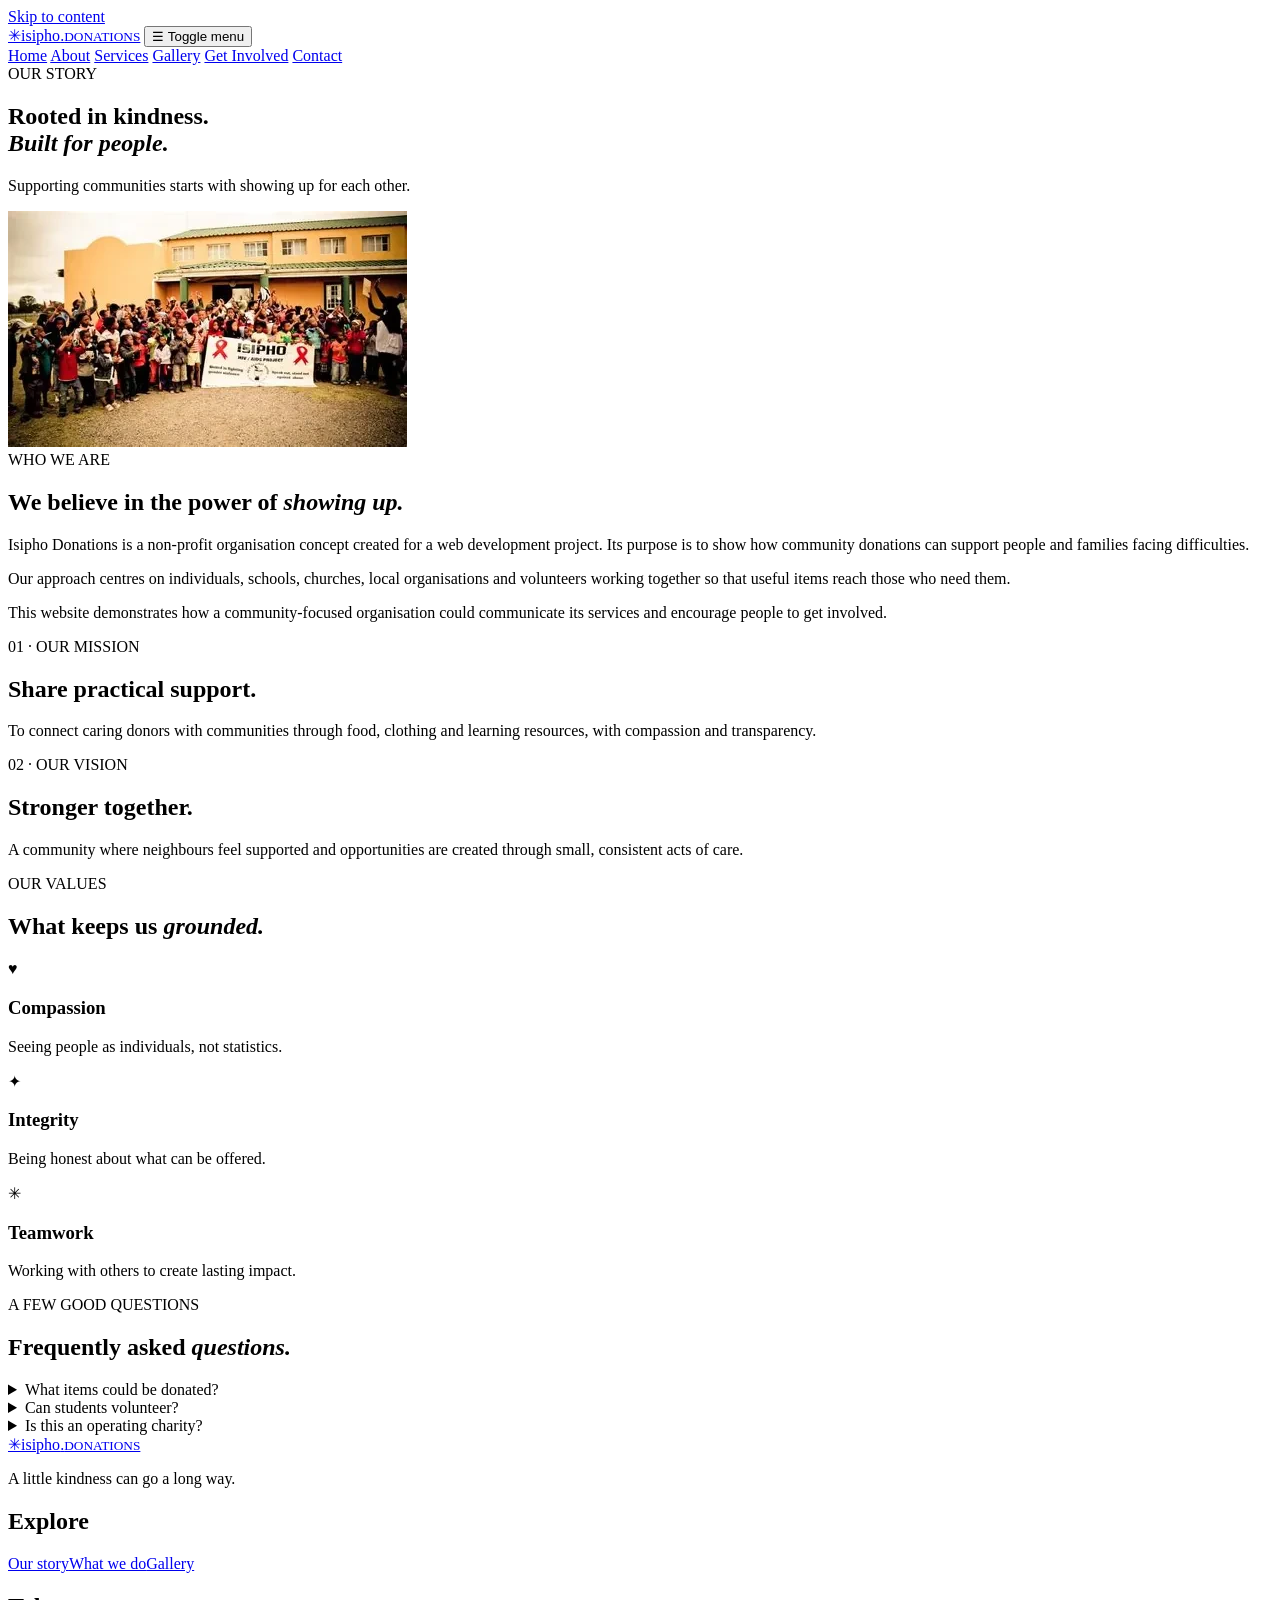
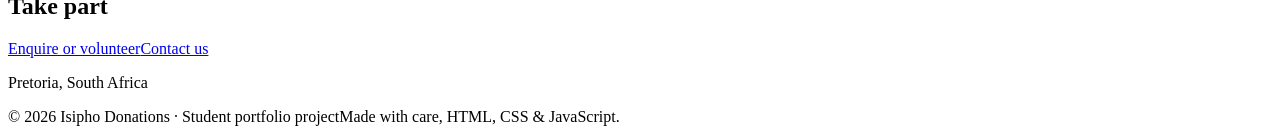
==== commit f44a998b: "Fix Netlify CSS and JavaScript file paths" ====
--- a/about us.html
+++ b/about us.html
@@ -6,7 +6,7 @@
     <meta name="theme-color" content="#103f42">
     <meta name="description" content="Discover the mission, vision and values behind Isipho Donations, a South African community-support website concept.">
     <title>About Our Story & Community Mission | Isipho Donations</title>
-    <link rel="stylesheet" href="CSS/style.css">
+    <link rel="stylesheet" href="css/style.css">
 <meta name="keywords" content="Isipho Donations story, community giving, mission, volunteer values">
 </head>
 <body>
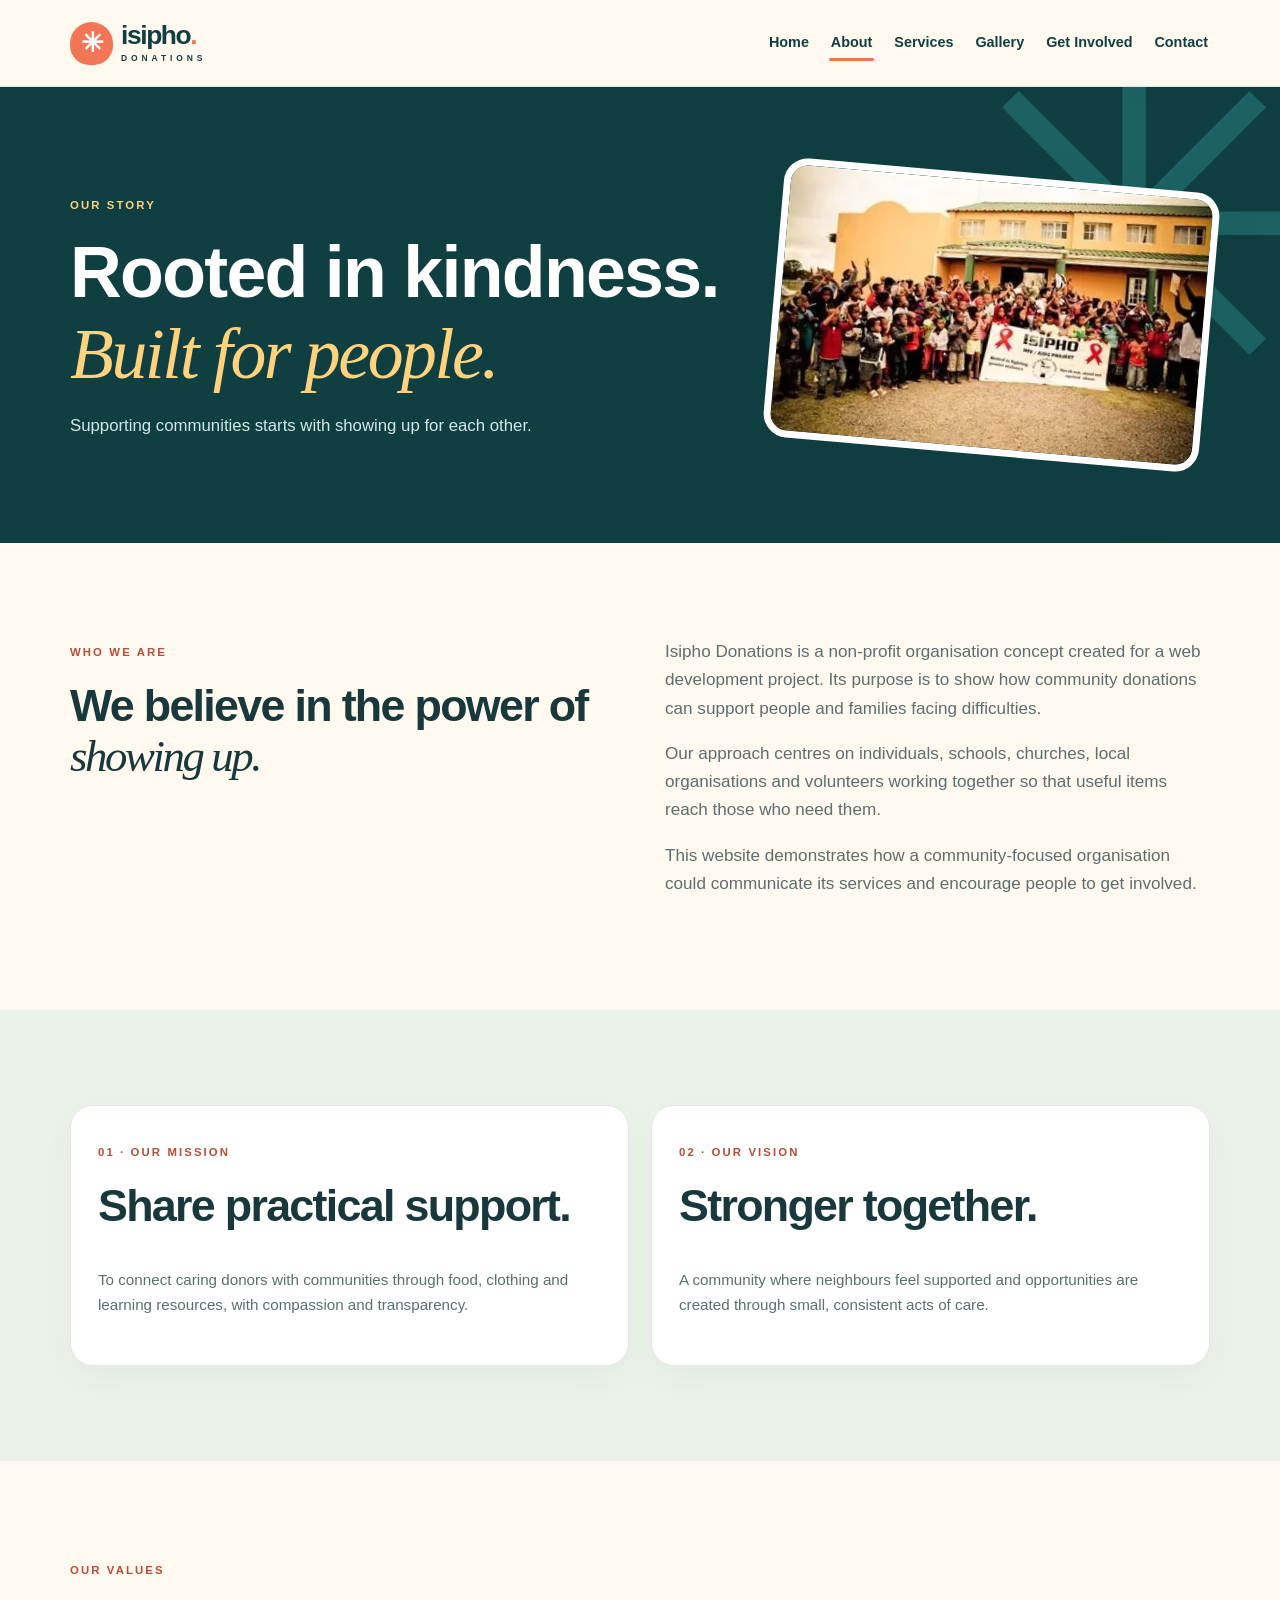
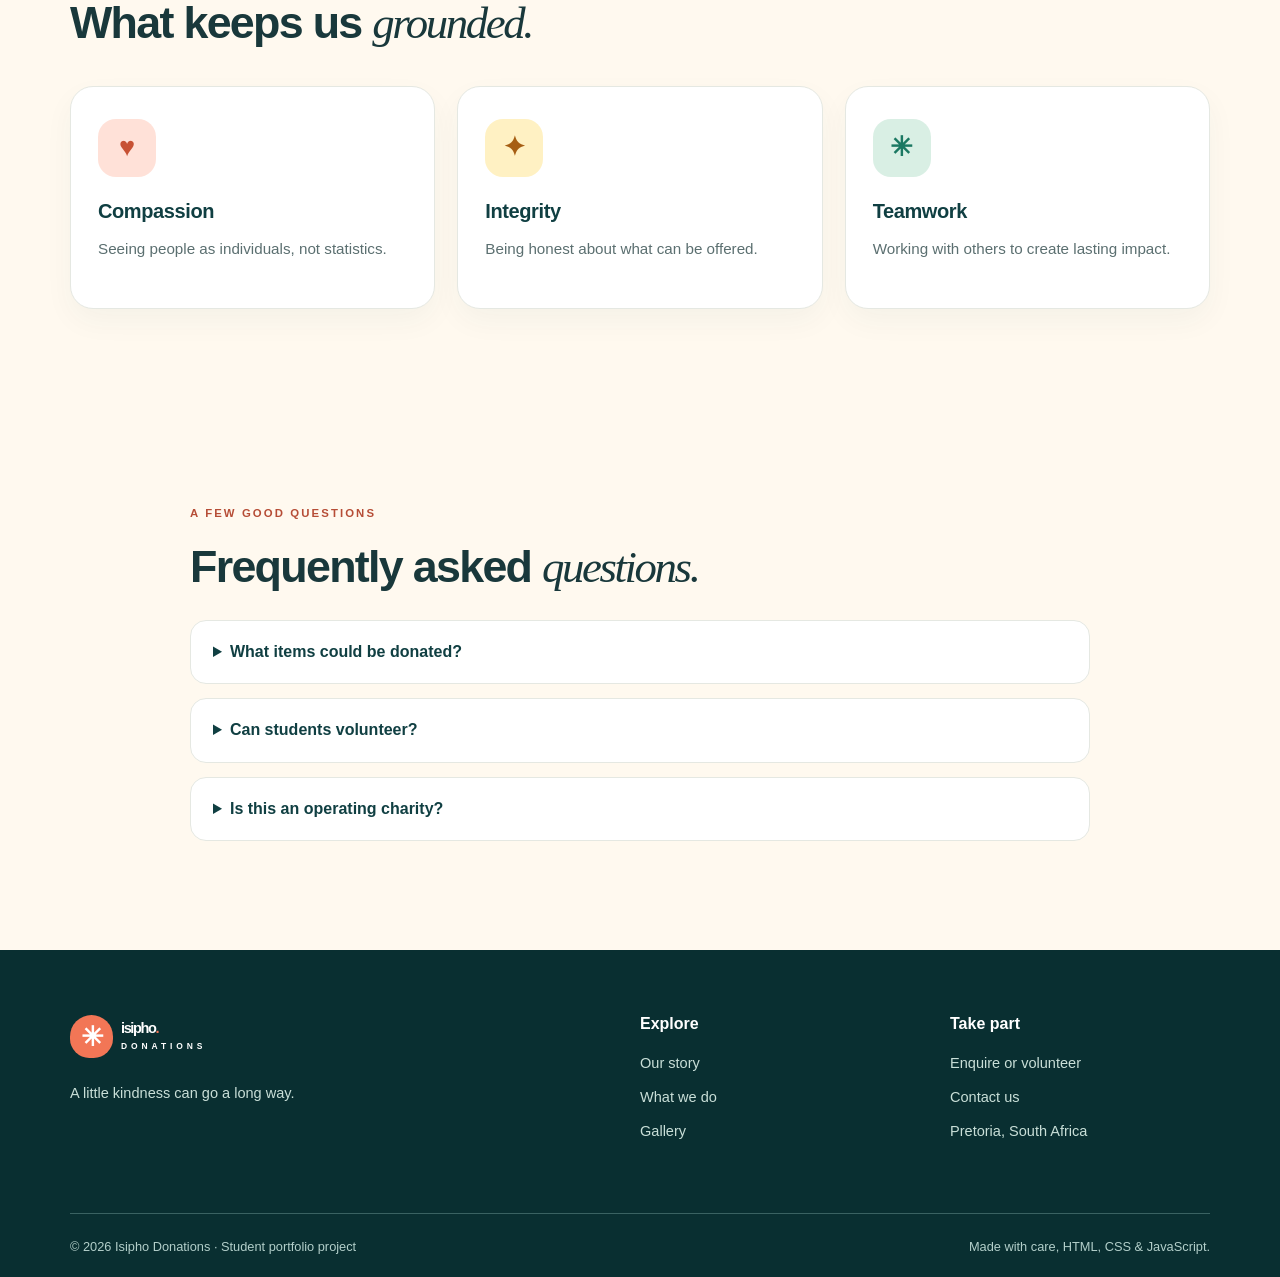
==== commit 39bf714c: "Update README with JavaScript validation and Part 3 testing" ====
--- a/about us.html
+++ b/about us.html
@@ -6,7 +6,7 @@
     <meta name="theme-color" content="#103f42">
     <meta name="description" content="Discover the mission, vision and values behind Isipho Donations, a South African community-support website concept.">
     <title>About Our Story & Community Mission | Isipho Donations</title>
-    <link rel="stylesheet" href="css/style.css">
+    <link rel="stylesheet" href="CSS/style.css">
 <meta name="keywords" content="Isipho Donations story, community giving, mission, volunteer values">
 </head>
 <body>
--- a/CSS/style.css
+++ b/CSS/style.css
@@ -0,0 +1,256 @@
+/* Isipho Donations - Part 3 | One external stylesheet for every page */
+:root{
+  --teal:#103f42;--deep:#092f31;--coral:#f27656;--cream:#fff9ef;
+  --gold:#ffd27e;--mint:#dcf0e3;--ink:#19383b;--muted:#5b6f70;
+  --line:#e5e8e2;--white:#ffffff;--shadow:0 22px 55px rgba(12,55,56,.14);
+}
+*{box-sizing:border-box}
+html{scroll-behavior:smooth}
+body{margin:0;font-family:'Segoe UI',Arial,sans-serif;color:var(--ink);background:var(--cream);line-height:1.65}
+img{max-width:100%;display:block}
+a{color:inherit;text-decoration:none}
+button,input,select,textarea{font:inherit}
+button{cursor:pointer}
+.container{width:min(1140px,calc(100% - 42px));margin:auto}
+.sr-only{position:absolute;width:1px;height:1px;padding:0;margin:-1px;overflow:hidden;clip:rect(0,0,0,0);white-space:nowrap;border:0}
+.skip-link{position:absolute;top:-60px;left:12px;padding:12px 20px;background:var(--white);color:var(--deep);z-index:100}
+.skip-link:focus{top:8px}
+:focus-visible{outline:3px solid var(--coral);outline-offset:4px}
+.site-header{position:sticky;top:0;z-index:30;background:var(--cream);border-bottom:1px solid var(--line);box-shadow:0 4px 18px rgba(0,0,0,.035)}
+.nav-wrap{min-height:86px;display:flex;align-items:center;justify-content:space-between;gap:18px}
+.brand{display:inline-flex;align-items:center;gap:8px;color:var(--teal);font-size:1.65rem;font-weight:900;line-height:.8;letter-spacing:-1.4px}
+.brand-mark{display:grid;place-items:center;width:43px;height:43px;background:var(--coral);color:white;border-radius:50% 50% 45% 45%;font-size:1.7rem}
+.brand-dot{color:var(--coral)}
+.brand small{display:block;margin-top:9px;font-size:.53rem;letter-spacing:3.9px;font-weight:800}
+.site-nav{display:flex;align-items:center;gap:clamp(8px,1.4vw,25px)}
+.site-nav a{font-size:.9rem;font-weight:700;padding:9px 2px;position:relative;color:var(--teal)}
+.site-nav a::after{content:'';position:absolute;bottom:3px;left:0;width:0;height:3px;border-radius:4px;background:var(--coral);transition:width .25s}
+.site-nav a:hover::after,.site-nav a[aria-current="page"]::after{width:100%}
+.site-nav a:hover{color:#d95337}
+.menu-toggle{display:none;border:1px solid #c5d4ce;border-radius:12px;background:#fff;color:var(--teal);padding:8px 12px}
+h1,h2,h3,p{margin-top:0}
+h1,h2{letter-spacing:-1.7px;line-height:1.12}
+h1,h2{font-weight:850}
+h1{font-size:clamp(2.8rem,6vw,5.8rem)}
+h2{font-size:clamp(2.1rem,3.5vw,3.45rem)}
+h3{font-size:1.25rem;letter-spacing:-.4px}
+h1 em,h2 em{font-style:italic;font-family:Georgia,serif;font-weight:400;letter-spacing:-2.4px}
+p{color:var(--muted)}
+.eyebrow{font-size:.71rem;letter-spacing:2.1px;font-weight:800;color:var(--gold);display:inline-flex;align-items:center;gap:8px;margin-bottom:18px}
+.eyebrow.dark{color:#b64d36}
+.eyebrow-line{width:22px;height:2px;background:currentColor}
+.btn{display:inline-flex;align-items:center;justify-content:center;gap:12px;padding:15px 23px;min-height:52px;border:none;border-radius:13px;font-weight:800;transition:transform .25s,box-shadow .25s,background .25s;text-align:center}
+.btn:hover{transform:translateY(-3px);box-shadow:0 10px 22px rgba(0,0,0,.14)}
+.btn-coral{background:var(--coral);color:white}
+.btn-coral:hover{background:#d95a3e}
+.btn-teal{background:var(--teal);color:white}
+.btn-light{background:white;color:var(--teal)}
+.text-link{display:inline-block;color:inherit;font-weight:800;border-bottom:2px solid var(--coral);padding-bottom:4px;background:none;border-top:0;border-left:0;border-right:0}
+.text-link:hover{color:var(--coral)}
+.button-row{display:flex;align-items:center;gap:27px;flex-wrap:wrap}
+.section-pad{padding-top:95px;padding-bottom:95px}
+.section-heading{display:flex;align-items:end;justify-content:space-between;gap:32px;margin-bottom:37px}
+.section-heading h2{margin:0;max-width:580px}
+.section-heading>p{max-width:300px;margin:0}
+/* Home page floating photo collage */
+.hero-section{position:relative;overflow:hidden;background:var(--teal);color:white;padding:66px 0 100px}
+.hero-section p,.page-hero p{color:#d4e8e2}
+.hero-grid{min-height:565px;display:grid;grid-template-columns:1.08fr 1fr;align-items:center;gap:25px}
+.hero-copy{position:relative;z-index:2}
+.hero-copy h1{margin-bottom:24px}
+.hero-copy h1 em{color:var(--gold)}
+.hero-copy>p{max-width:470px;font-size:1.08rem;margin-bottom:29px}
+.hero-caption{display:flex;align-items:center;gap:10px;margin-top:42px;font-size:.86rem;color:#d1e6e1}
+.caption-symbol{display:grid;place-items:center;width:32px;height:32px;border-radius:50%;background:#fff2de;color:var(--coral)}
+.hero-art{height:560px;position:relative;isolation:isolate}
+.hero-halo{position:absolute;inset:9% 7%;border-radius:50%;background:radial-gradient(circle at 40% 40%,#d9edc3 0%,#a1b99e 40%,#6c9381 100%);opacity:.75;filter:blur(1px)}
+.float-photo{position:absolute;margin:0;overflow:hidden;border:7px solid white;background:#fff;border-radius:23px;box-shadow:var(--shadow);animation:float 6s ease-in-out infinite}
+.float-photo img{width:100%;height:100%;object-fit:cover}
+.photo-main{z-index:2;left:6%;top:19%;width:65%;height:44%;transform:rotate(-7deg);animation-name:float-tilt}
+.photo-top{z-index:3;right:0;top:1%;width:43%;height:33%;transform:rotate(8deg);animation-delay:-2.4s}
+.photo-bottom{z-index:4;right:4%;bottom:2%;width:49%;height:35%;transform:rotate(-5deg);animation-delay:-1.6s}
+.floating-note{position:absolute;z-index:5;left:0;bottom:12%;padding:16px 20px;background:var(--gold);border-radius:15px;transform:rotate(-6deg);color:var(--deep);font-size:1.17rem;box-shadow:var(--shadow);animation:float 5s ease-in-out infinite}
+.floating-note small{display:block;font-size:.73rem;margin-left:23px;font-weight:500}
+.spark{position:absolute;color:var(--gold);font-size:2.5rem;z-index:1}.spark-one{right:4%;top:43%}.spark-two{left:20%;top:3%}
+.hero-wave{position:absolute;bottom:-1px;width:100%;height:35px;background:var(--cream);clip-path:polygon(0 55%,50% 100%,100% 45%,100% 100%,0 100%)}
+@keyframes float{0%,100%{translate:0 0}50%{translate:0 -16px}}
+@keyframes float-tilt{0%,100%{translate:0 0;rotate:-2deg}50%{translate:0 -13px;rotate:0deg}}
+.cards{display:grid;gap:22px}.three-col{grid-template-columns:repeat(3,minmax(0,1fr))}.two-col{grid-template-columns:repeat(2,minmax(0,1fr))}
+.feature-card{padding:32px 27px;background:#fff;border-radius:23px;border:1px solid var(--line);box-shadow:0 12px 30px rgba(20,65,59,.045);transition:transform .25s,box-shadow .25s}
+.feature-card:hover{transform:translateY(-8px);box-shadow:var(--shadow)}
+.feature-card h3{margin:18px 0 8px;color:var(--teal)}
+.feature-card p{font-size:.95rem}
+.feature-card a{font-weight:800;color:#bd4f35}
+.feature-icon{width:58px;height:58px;border-radius:18px;display:grid;place-items:center;font-size:1.7rem;font-weight:bold}
+.coral-icon{background:#ffe1d8;color:#c75134}.gold-icon{background:#fff1c3;color:#a65e13}.green-icon{background:#d9efe4;color:#1b7862}
+.story-band,.soft-section{background:#ebf2e9}
+.story-grid{display:grid;grid-template-columns:1fr 1fr;gap:80px;align-items:center;padding-top:90px;padding-bottom:90px}
+.story-grid h2{margin:0 0 22px}.story-grid p{max-width:505px;margin-bottom:28px}
+.story-photo{position:relative;max-width:480px;transform:rotate(-3deg)}
+.story-photo img{border-radius:25px;box-shadow:var(--shadow);width:100%;aspect-ratio:1.15;object-fit:cover}
+.photo-sticker{position:absolute;right:-14px;bottom:-20px;width:128px;height:128px;border-radius:50%;display:grid;place-content:center;background:var(--gold);text-align:center;line-height:1.4;color:var(--deep);font-weight:900;transform:rotate(14deg)}
+.cta-section{margin-top:72px;margin-bottom:72px;border-radius:27px;background:var(--coral);color:white;display:flex;justify-content:space-between;align-items:center;gap:30px;padding:54px 65px}
+.cta-section .eyebrow{color:#fff4d7}.cta-section h2{max-width:680px}.cta-section p{color:#fff4f0;margin:0}
+/* Inner pages */
+.page-hero{position:relative;background:var(--teal);padding:88px 0;color:white;overflow:hidden}
+.page-hero::after{content:'✳';position:absolute;right:-55px;top:-95px;color:#1d6263;font-size:30rem;line-height:1;pointer-events:none}
+.page-hero>.container{position:relative;z-index:1}
+.page-hero h1{font-size:clamp(2.8rem,5.6vw,5.4rem);max-width:750px;margin:0 0 18px}
+.page-hero h1 em{color:var(--gold)}.page-hero p{font-size:1.05rem;max-width:520px;margin:0}
+.page-hero-grid{display:grid;grid-template-columns:1fr .65fr;align-items:center;gap:30px}
+.page-hero-image{width:100%;max-height:280px;aspect-ratio:1.4;object-fit:cover;border-radius:24px;border:7px solid white;transform:rotate(5deg);box-shadow:var(--shadow)}
+.about-grid{display:grid;grid-template-columns:1fr 1fr;gap:50px}.about-grid p{font-size:1.07rem}
+.faq-section{max-width:900px}.faq-section h2{margin-bottom:28px}
+details{background:white;border:1px solid var(--line);border-radius:16px;margin-bottom:14px;padding:18px 22px}
+summary{cursor:pointer;font-weight:800;color:var(--teal)}details[open]{border-color:#8cc3a7}details p{margin:12px 0 0}
+.simple-cta{display:flex;align-items:center;justify-content:space-between;gap:30px;padding:70px 0}.simple-cta h2{margin:0 0 14px}.simple-cta p{margin:0}
+/* Services list is created in JavaScript */
+.service-controls{display:flex;flex-wrap:wrap;gap:16px;margin:22px 0 10px}
+.service-controls label{flex:1 1 230px;font-weight:800;font-size:.87rem}
+.service-controls input,.service-controls select{margin-top:8px}
+.result-count{min-height:28px;margin:0 0 22px;font-weight:700;color:var(--teal)}
+.service-card{display:flex;flex-direction:column}.service-card .tag{margin:12px 0;color:#bc523a;font-size:.75rem;letter-spacing:1px;text-transform:uppercase;font-weight:800}
+.service-card a{margin-top:auto;padding-top:8px}
+.empty-state{background:white;padding:26px;border-radius:15px;grid-column:1/-1}
+/* Photo gallery and lightbox */
+.gallery-grid{display:grid;grid-template-columns:repeat(2,minmax(0,1fr));grid-auto-rows:280px;gap:23px}
+.gallery-tile{position:relative;padding:0;border:0;border-radius:23px;overflow:hidden;text-align:left;background:#183e40;color:white;box-shadow:0 15px 28px rgba(0,0,0,.1)}
+.gallery-tile img{width:100%;height:100%;object-fit:cover;transition:transform .6s,filter .4s}
+.gallery-tile:hover img,.gallery-tile:focus-visible img{transform:scale(1.09);filter:brightness(.8)}
+.gallery-tile span{position:absolute;left:0;right:0;bottom:0;padding:45px 20px 19px;background:linear-gradient(transparent,rgba(0,0,0,.82));font-weight:800;display:flex;justify-content:space-between}
+.gallery-wide{grid-row:span 1}.small-note{font-size:.84rem;color:#647475;margin:20px 0}
+.lightbox{background:#092b2e;color:white;border:0;border-radius:19px;padding:18px;max-width:min(830px,calc(100% - 26px));max-height:92vh;box-shadow:0 30px 90px rgba(0,0,0,.5)}
+.lightbox::backdrop{background:rgba(4,26,28,.87)}.lightbox img{max-height:72vh;width:auto;margin:auto;object-fit:contain;border-radius:8px}
+.lightbox p{color:white;text-align:center;margin:12px 0 0}
+.lightbox-close{position:absolute;right:18px;top:18px;background:white;color:var(--teal);border:0;border-radius:50%;width:39px;height:39px;font-weight:bold}
+/* Forms */
+.form-layout{display:grid;grid-template-columns:.8fr 1.2fr;align-items:start;gap:58px}
+.form-intro h2{margin-bottom:23px}.form-intro>p{font-size:1.04rem}
+.mini-note{margin-top:36px;padding:22px;border-radius:17px;background:var(--mint)}.mini-note p{margin:7px 0 0}
+.form-card{background:white;border:1px solid var(--line);border-radius:25px;padding:34px;box-shadow:var(--shadow)}
+.form-card label{display:block;font-weight:800;font-size:.89rem;margin-bottom:7px}.form-card label span{color:#bd4d39}
+input,textarea,select{width:100%;border:1.5px solid #c9d7d3;background:#fbfdfb;color:var(--ink);border-radius:11px;padding:12px 14px;outline:none}
+input:focus,textarea:focus,select:focus{border-color:#18846c;box-shadow:0 0 0 4px rgba(24,132,108,.12)}
+.form-card input,.form-card textarea,.form-card select{margin-bottom:6px}
+textarea{resize:vertical;min-height:110px}
+.form-row{display:grid;grid-template-columns:1fr 1fr;gap:16px}
+.field-error{display:block;color:#a32825;min-height:21px;font-size:.77rem;margin:0 0 10px}
+[aria-invalid="true"]{border-color:#c13f37;background:#fff7f6}
+.form-response{background:#e8f2e9;border-left:4px solid #2d8573;padding:13px 14px;border-radius:8px;color:var(--teal);font-size:.89rem;margin:10px 0 20px}
+.full-btn{width:100%}.form-status{min-height:20px;margin:15px 0 0;font-weight:700}
+.email-button{margin-top:19px;padding:0 0 4px;font-size:.86rem}
+.contact-detail{display:flex;gap:15px;align-items:start;margin:23px 0}.contact-detail>span{font-size:1.8rem;color:var(--coral)}.contact-detail p{margin:3px 0}
+.map-panel{height:385px;width:100%;border-radius:23px;overflow:hidden;border:5px solid white;box-shadow:var(--shadow);background:#dae8e2}
+/* Footer */
+.site-footer{background:var(--deep);color:white;padding:65px 0 20px}
+.footer-grid{display:grid;grid-template-columns:2fr 1fr 1fr;gap:50px}
+.footer-grid h2{font-size:1rem;letter-spacing:0;margin:0 0 18px}
+.footer-grid p,.footer-grid a{color:#c9dfd8;font-size:.91rem}
+.footer-grid a:not(.brand){display:block;margin-bottom:10px}.footer-grid a:hover{color:var(--gold)}
+.footer-brand{color:white!important;margin-bottom:23px}
+.footer-bottom{margin-top:55px;padding-top:22px;border-top:1px solid #3a6262;display:flex;justify-content:space-between;gap:12px;flex-wrap:wrap;color:#b3cfca;font-size:.8rem}
+/* Reveal content is visible unless JS initialises the observer */
+.reveal{opacity:1;transform:none}
+.js-ready .reveal{opacity:0;transform:translateY(22px);transition:opacity .65s,transform .65s}
+.js-ready .reveal.in-view{opacity:1;transform:translateY(0)}
+/* Part 2 feedback: tablet / mobile layout, type, menu and images */
+@media(max-width:1020px){
+  .hero-grid{grid-template-columns:1fr 1fr}.hero-copy h1{font-size:clamp(2.7rem,5vw,4.3rem)}
+  .hero-art{height:470px}.story-grid{gap:45px}.site-nav{gap:11px}.site-nav a{font-size:.83rem}
+}
+@media(max-width:780px){
+  .nav-wrap{min-height:75px;flex-wrap:wrap}.menu-toggle{display:block}
+  .site-nav{display:none;flex-basis:100%;width:100%;padding:12px 0 20px;flex-direction:column;align-items:stretch;gap:1px}
+  .site-nav.is-open{display:flex}.site-nav a{display:block;padding:12px;font-size:1rem}
+  .site-nav a::after{display:none}.site-nav a[aria-current="page"]{background:#e8f1e9;border-radius:8px}
+  .hero-section{padding-top:45px}.hero-grid{grid-template-columns:1fr;gap:10px}
+  .hero-copy h1{font-size:clamp(3rem,9vw,4.9rem)}.hero-art{height:470px;max-width:560px;width:100%;margin:auto}
+  .section-pad{padding-top:65px;padding-bottom:65px}
+  .three-col{grid-template-columns:repeat(2,minmax(0,1fr))}.story-grid,.about-grid,.form-layout{grid-template-columns:1fr}
+  .story-grid{padding-top:70px;padding-bottom:70px}.section-heading{align-items:start;flex-direction:column}.section-heading>p{max-width:600px}
+  .cta-section,.simple-cta{flex-direction:column;align-items:start}.cta-section{padding:40px 30px}
+  .page-hero-grid{grid-template-columns:1fr}.page-hero-image{max-width:390px}
+  .footer-grid{grid-template-columns:2fr 1fr;gap:35px}
+}
+@media(max-width:520px){
+  .container{width:min(100% - 30px,1140px)}
+  .hero-copy h1{font-size:clamp(2.7rem,11vw,4.1rem)}.hero-copy>p{font-size:1rem}
+  .hero-art{height:345px}.float-photo{border-width:4px;border-radius:15px}
+  .photo-main{left:3%;top:23%;width:67%;height:43%}.photo-top{right:1%;width:44%}.photo-bottom{right:0;width:51%}
+  .floating-note{left:1%;bottom:5%;padding:10px;font-size:.83rem}.floating-note small{font-size:.63rem;margin-left:14px}
+  .spark{font-size:1.5rem}.button-row{gap:17px}
+  .three-col,.two-col,.gallery-grid{grid-template-columns:1fr}.gallery-grid{grid-auto-rows:230px}
+  .form-row{grid-template-columns:1fr;gap:0}.form-card{padding:23px 18px}
+  .page-hero{padding:65px 0}.story-photo{max-width:93%}
+  .footer-grid{grid-template-columns:1fr 1fr}.footer-grid>div:first-child{grid-column:1/-1}
+  .section-heading h2,.story-grid h2{font-size:2.25rem}
+}
+@media(prefers-reduced-motion:reduce){
+  *,*::before,*::after{animation:none!important;scroll-behavior:auto!important;transition:none!important}
+  .js-ready .reveal{opacity:1;transform:none}
+}
+
+
+/* Part 3 review - navigation, centring, clarity and image improvements */
+:root { --soft-border: #dce5dc; }
+body { overflow-x: clip; }
+.site-header { backdrop-filter: blur(12px); }
+.site-nav a { white-space: nowrap; }
+.hero-art .float-photo img { transition: transform .65s ease; }
+.hero-art .float-photo:hover img { transform: scale(1.055); }
+.feature-card { position: relative; }
+.feature-card:hover { border-color: #f2b39e; }
+.gallery-tile:focus-visible { outline-offset: 5px; }
+.gallery-tile span { pointer-events: none; }
+.form-card .form-status:empty { display: none; }
+.form-card .form-status:not(:empty) { padding: 13px 16px; background: #e5f2eb; border-left: 4px solid #2f806b; border-radius: 9px; }
+.nav-wrap { max-width: 1160px; }
+.hero-copy h1 { max-width: 690px; }
+/* The header stays consistent on all six pages. Only the contact page body is centred. */
+.contact-page .page-hero > .container { text-align: center; }
+.contact-page .page-hero h1,
+.contact-page .page-hero p { margin-left: auto; margin-right: auto; }
+.contact-page .form-layout {
+    width: min(840px,calc(100% - 34px));
+    display: flex;
+    flex-direction: column;
+    align-items: center;
+    justify-content: center;
+    gap: 35px;
+    margin-inline: auto;
+}
+.contact-page .form-intro { width: 100%; text-align: center; }
+.contact-page .form-intro > p { max-width: 630px; margin-inline: auto; }
+.contact-page .contact-detail {
+    max-width: 530px;
+    margin: 19px auto;
+    align-items: flex-start;
+    text-align: left;
+}
+.contact-page .form-card {
+    width: 100%;
+    max-width: 720px;
+    margin: auto;
+    padding: clamp(22px,5vw,40px);
+}
+.contact-page .form-card h2,
+.contact-page .form-card > form > p:first-of-type { text-align: center; }
+.contact-page .form-card label { text-align: left; }
+.contact-page .soft-section .section-heading { flex-direction: column; align-items: center; text-align: center; }
+.contact-page .soft-section .section-heading p { max-width: 660px; }
+/* Make the contact page feel intentional even without the map's external tile service. */
+.map-panel { min-height: 360px; isolation: isolate; }
+/* Ensure no hidden horizontally scrolling layout at narrow widths. */
+@media (max-width: 780px) {
+    .site-header .nav-wrap { align-items: center; }
+    .site-nav.is-open { max-height: 75vh; overflow-y: auto; }
+    .site-nav a { padding: 13px 15px; }
+    .form-layout { gap: 30px; }
+}
+@media (max-width: 520px) {
+    .contact-page .form-layout { width: calc(100% - 30px); }
+    .contact-page .contact-detail { gap: 11px; }
+    .hero-section { padding-bottom: 70px; }
+    .site-header .brand { font-size: 1.4rem; }
+    .gallery-tile { min-height: 210px; }
+}
